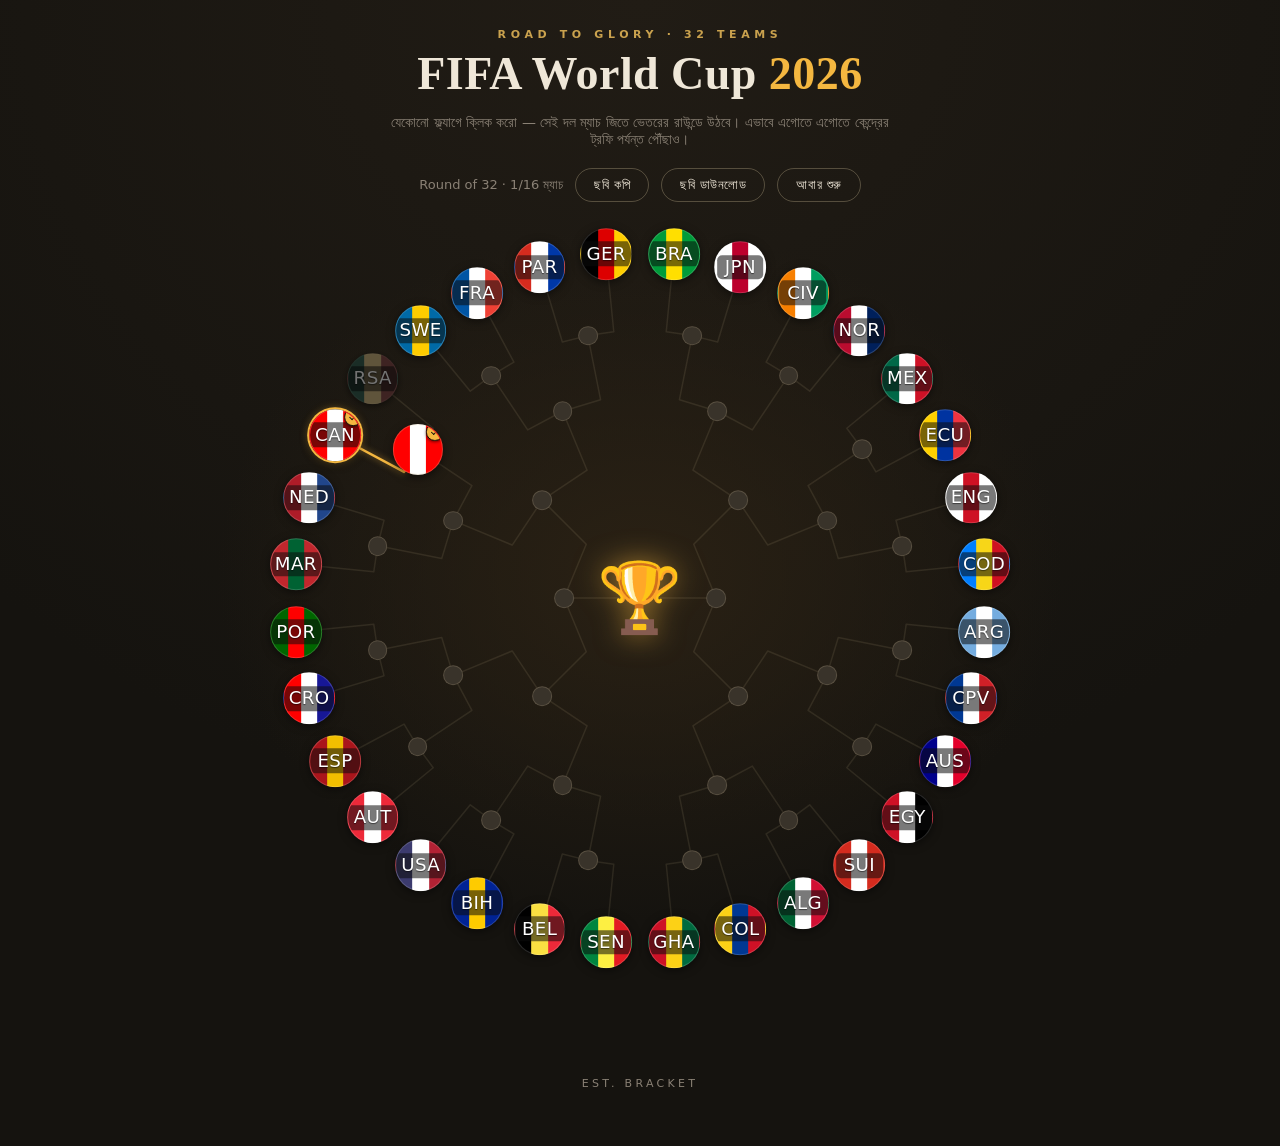
==== index.html @ 36d8ce3d "file rename as index.html" ====
<!doctype html>
<html lang="bn">
    <head>
        <meta charset="UTF-8" />
        <meta name="viewport" content="width=device-width, initial-scale=1.0" />
        <title>FIFA World Cup 2026</title>
        <style>
            :root {
                --bg: #15130f;
                --bg2: #1c1915;
                --ink: #efe7d8;
                --muted: #8a8175;
                --line: rgba(229, 210, 170, 0.1);
                --gold: #f4b740;
                --gold-soft: #caa24e;
                --ring: rgba(244, 183, 64, 0.55);
            }
            * {
                box-sizing: border-box;
                margin: 0;
                padding: 0;
            }
            body {
                background:
                    radial-gradient(
                        60% 55% at 50% 50%,
                        #2a2114 0%,
                        rgba(42, 33, 20, 0) 55%
                    ),
                    radial-gradient(
                        120% 120% at 50% 0%,
                        #211c15 0%,
                        var(--bg) 60%
                    );
                color: var(--ink);
                font-family:
                    'Segoe UI',
                    -apple-system,
                    system-ui,
                    sans-serif;
                min-height: 100vh;
                display: flex;
                flex-direction: column;
                align-items: center;
                padding: 28px 16px 56px;
            }

            header {
                text-align: center;
                margin-bottom: 6px;
            }
            .eyebrow {
                font-size: 11px;
                letter-spacing: 0.42em;
                text-transform: uppercase;
                color: var(--gold-soft);
                font-weight: 600;
                margin-bottom: 10px;
            }
            h1 {
                font-family: Georgia, 'Times New Roman', serif;
                font-weight: 600;
                font-size: clamp(28px, 6vw, 46px);
                letter-spacing: 0.01em;
                line-height: 1.02;
            }
            h1 .glow {
                color: var(--gold);
            }
            .sub {
                color: var(--muted);
                font-size: 14px;
                margin: 16px auto 0;
                max-width: 520px;
                text-align: center;
            }

            /* ---- the circular stage ---- */
            .stage {
                position: relative;
                width: min(92vw, 760px);
                aspect-ratio: 1/1;
                margin: 14px auto 0;
                container-type: size;
            }
            svg.lines {
                position: absolute;
                inset: 0;
                width: 100%;
                height: 100%;
                overflow: visible;
            }
            .edge {
                fill: none;
                stroke: var(--line);
                stroke-width: 2;
                stroke-linejoin: round;
                stroke-linecap: round;
                transition:
                    stroke 0.35s ease,
                    stroke-width 0.35s ease;
            }
            .edge.on {
                stroke: var(--gold);
                stroke-width: 3.2;
                filter: drop-shadow(0 0 4px rgba(244, 183, 64, 0.55));
            }

            .node {
                position: absolute;
                transform: translate(-50%, -50%);
                border-radius: 50%;
                cursor: default;
            }
            /* leaf = a competing team */
            .leaf {
                width: 6.8cqmin;
                height: 6.8cqmin;
                cursor: pointer;
                overflow: hidden;
                border: 1.6px solid rgba(255, 255, 255, 0.16);
                box-shadow: 0 2px 8px rgba(0, 0, 0, 0.5);
                transition:
                    transform 0.18s ease,
                    border-color 0.25s ease,
                    box-shadow 0.25s ease;
            }
            /* always-visible flag-colour base + code; real flag image sits on top if it loads */
            .flagimg {
                position: absolute;
                inset: 0;
                width: 100%;
                height: 100%;
                object-fit: cover;
                display: block;
                z-index: 2;
            }
            .code {
                position: absolute;
                inset: 0;
                display: flex;
                align-items: center;
                justify-content: center;
                z-index: 1;
            }
            .code i {
                font-style: normal;
                font-weight: 500;
                font-size: 2.4cqmin;
                letter-spacing: 0.02em;
                color: #fff;
                background: rgba(12, 12, 12, 0.55);
                padding: 0.18em 0.42em;
                border-radius: 5px;
                line-height: 1;
                text-shadow: 0 1px 1px rgba(0, 0, 0, 0.5);
            }
            .leaf:hover {
                transform: translate(-50%, -50%) scale(1.12);
                border-color: var(--ring);
                z-index: 6;
            }
            /* a team that lost its match -> dimmed, at any ring */
            .node.lost {
                filter: saturate(0.35) brightness(0.45);
                border-color: rgba(255, 255, 255, 0.07);
                box-shadow: 0 2px 6px rgba(0, 0, 0, 0.5);
                z-index: 1;
            }
            .node.lost:hover {
                transform: translate(-50%, -50%) scale(1) !important;
                border-color: rgba(255, 255, 255, 0.07);
            }
            /* a fixed / completed result */
            .node.fixed {
                box-shadow:
                    0 0 0 2px var(--gold),
                    0 0 10px rgba(244, 183, 64, 0.45),
                    0 3px 9px rgba(0, 0, 0, 0.5);
            }
            .lockmark {
                position: absolute;
                top: -4%;
                right: -4%;
                width: 36%;
                height: 36%;
                border-radius: 50%;
                background: var(--gold);
                border: 1.5px solid #16120b;
                z-index: 4;
                box-shadow: 0 1px 3px rgba(0, 0, 0, 0.55);
            }
            .lockmark::before {
                /* checkmark */
                content: '';
                position: absolute;
                left: 36%;
                top: 18%;
                width: 22%;
                height: 46%;
                border: solid #16120b;
                border-width: 0 1.6px 1.6px 0;
                transform: rotate(43deg);
            }

            /* inner junction nodes */
            .inner {
                width: 2.6cqmin;
                height: 2.6cqmin;
                background: #39332a;
                border: 1.5px solid rgba(229, 210, 170, 0.18);
                transition: all 0.3s ease;
            }
            .inner.filled {
                width: 6.6cqmin;
                height: 6.6cqmin;
                cursor: pointer;
                overflow: hidden;
                border: 1.6px solid var(--ring);
                box-shadow:
                    0 0 0 3px rgba(244, 183, 64, 0.1),
                    0 3px 9px rgba(0, 0, 0, 0.5);
            }
            .inner.filled:hover {
                transform: translate(-50%, -50%) scale(1.1);
                z-index: 6;
            }
            /* filled but the previous round isn't finished yet -> can't advance */
            .inner.filled.locked {
                cursor: not-allowed;
                border-color: rgba(229, 210, 170, 0.25);
                box-shadow: 0 3px 9px rgba(0, 0, 0, 0.5);
            }
            .inner.filled.locked:hover {
                transform: translate(-50%, -50%) scale(1);
            }
            .shake {
                animation: shake 0.42s ease;
            }
            @keyframes shake {
                0%,
                100% {
                    transform: translate(-50%, -50%);
                }
                20%,
                60% {
                    transform: translate(-50%, -50%) translateX(-4px);
                }
                40%,
                80% {
                    transform: translate(-50%, -50%) translateX(4px);
                }
            }
            .hint.warn {
                color: #f0a93a;
            }

            /* champion / trophy at center */
            .champ {
                width: 18cqmin;
                height: 18cqmin;
                display: flex;
                align-items: center;
                justify-content: center;
                cursor: default;
                z-index: 8;
            }
            .trophy {
                font-size: 9cqmin;
                line-height: 1;
                filter: drop-shadow(0 0 14px rgba(244, 183, 64, 0.55));
                transition: transform 0.4s ease;
            }
            .champ.crowned .trophy {
                transform: scale(1.18);
                filter: drop-shadow(0 0 26px rgba(244, 183, 64, 0.9));
            }
            .champ .flagchip {
                position: absolute;
                bottom: -2cqmin;
                left: 50%;
                transform: translateX(-50%);
                width: 6.4cqmin;
                height: 6.4cqmin;
                border-radius: 50%;
                overflow: hidden;
                border: 2px solid var(--gold);
                box-shadow: 0 0 14px rgba(244, 183, 64, 0.7);
                opacity: 0;
                transition: opacity 0.5s ease;
            }
            .champ.crowned .flagchip {
                opacity: 1;
            }

            /* champion banner */
            .banner {
                margin-top: 22px;
                min-height: 30px;
                text-align: center;
                opacity: 0;
                transform: translateY(6px);
                transition: 0.5s ease;
            }
            .banner.show {
                opacity: 1;
                transform: none;
            }
            .banner .label {
                font-size: 11px;
                letter-spacing: 0.4em;
                text-transform: uppercase;
                color: var(--gold-soft);
            }
            .banner .name {
                font-family: Georgia, serif;
                font-size: 26px;
                color: var(--gold);
                margin-top: 4px;
            }

            .toolbar {
                display: flex;
                gap: 12px;
                align-items: center;
                margin: 14px 0 2px;
                flex-wrap: wrap;
                justify-content: center;
            }
            .hint {
                color: var(--muted);
                font-size: 13px;
            }
            button {
                font: inherit;
                font-size: 13px;
                letter-spacing: 0.04em;
                color: var(--ink);
                background: transparent;
                border: 1px solid rgba(229, 210, 170, 0.28);
                padding: 8px 18px;
                border-radius: 999px;
                cursor: pointer;
                transition: 0.2s ease;
            }
            button:hover {
                border-color: var(--gold);
                color: var(--gold);
            }
            button:focus-visible {
                outline: 2px solid var(--gold);
                outline-offset: 2px;
            }
            button:disabled {
                opacity: 0.55;
                cursor: wait;
            }

            .toast {
                position: fixed;
                left: 50%;
                bottom: 26px;
                transform: translateX(-50%) translateY(14px);
                background: rgba(20, 18, 14, 0.95);
                border: 1px solid rgba(244, 183, 64, 0.4);
                color: var(--ink);
                padding: 11px 20px;
                border-radius: 999px;
                font-size: 13.5px;
                letter-spacing: 0.02em;
                box-shadow: 0 8px 26px rgba(0, 0, 0, 0.55);
                opacity: 0;
                pointer-events: none;
                transition:
                    opacity 0.3s ease,
                    transform 0.3s ease;
                z-index: 50;
            }
            .toast.show {
                opacity: 1;
                transform: translateX(-50%) translateY(0);
            }

            footer {
                margin-top: 30px;
                color: var(--muted);
                font-size: 11px;
                letter-spacing: 0.3em;
                text-transform: uppercase;
            }

            @media (prefers-reduced-motion: reduce) {
                * {
                    transition: none !important;
                }
            }
        </style>
    </head>
    <body>
        <header>
            <div class="eyebrow">Road to Glory · 32 Teams</div>
            <h1>
                FIFA World Cup
                <span class="glow">2026</span>
            </h1>
            <p class="sub">
                যেকোনো ফ্ল্যাগে ক্লিক করো — সেই দল ম্যাচ জিতে ভেতরের রাউন্ডে
                উঠবে। এভাবে এগোতে এগোতে কেন্দ্রের ট্রফি পর্যন্ত পৌঁছাও।
            </p>
        </header>

        <div class="toolbar">
            <span class="hint" id="hint">প্রতিটি ম্যাচে একটা দল বেছে নাও</span>
            <button id="copyBtn">ছবি কপি</button>
            <button id="dlBtn">ছবি ডাউনলোড</button>
            <button id="reset">আবার শুরু</button>
        </div>

        <div class="stage" id="stage">
            <svg
                class="lines"
                id="lines"
                viewBox="0 0 1000 1000"
                preserveAspectRatio="xMidYMid meet"
            ></svg>
        </div>

        <div class="banner" id="banner">
            <div class="label">Champion</div>
            <div class="name" id="champName">—</div>
        </div>

        <div class="toast" id="toast"></div>

        <footer>est. bracket</footer>

        <script>
            /* ---------------- data ---------------- */
            const TEAMS = [
                {
                    n: 'Brazil',
                    c: 'br',
                    k: 'BRA',
                    col: ['#009b3a', '#ffdf00', '#009b3a'],
                },
                {
                    n: 'Japan',
                    c: 'jp',
                    k: 'JPN',
                    col: ['#ffffff', '#bc002d', '#ffffff'],
                },
                {
                    n: 'Côte d’Ivoire',
                    c: 'ci',
                    k: 'CIV',
                    col: ['#f77f00', '#ffffff', '#009e60'],
                },
                {
                    n: 'Norway',
                    c: 'no',
                    k: 'NOR',
                    col: ['#ba0c2f', '#ffffff', '#00205b'],
                },
                {
                    n: 'Mexico',
                    c: 'mx',
                    k: 'MEX',
                    col: ['#006847', '#ffffff', '#ce1126'],
                },
                {
                    n: 'Ecuador',
                    c: 'ec',
                    k: 'ECU',
                    col: ['#ffd100', '#0033a0', '#ef3340'],
                },
                {
                    n: 'England',
                    c: 'gb-eng',
                    k: 'ENG',
                    col: ['#ffffff', '#ce1124', '#ffffff'],
                },
                {
                    n: 'DR Congo',
                    c: 'cd',
                    k: 'COD',
                    col: ['#007fff', '#f7d618', '#ce1021'],
                },
                {
                    n: 'Argentina',
                    c: 'ar',
                    k: 'ARG',
                    col: ['#74acdf', '#ffffff', '#74acdf'],
                },
                {
                    n: 'Cape Verde',
                    c: 'cv',
                    k: 'CPV',
                    col: ['#003893', '#ffffff', '#cf2027'],
                },
                {
                    n: 'Australia',
                    c: 'au',
                    k: 'AUS',
                    col: ['#00008b', '#ffffff', '#e4002b'],
                },
                {
                    n: 'Egypt',
                    c: 'eg',
                    k: 'EGY',
                    col: ['#ce1126', '#ffffff', '#000000'],
                },
                {
                    n: 'Switzerland',
                    c: 'ch',
                    k: 'SUI',
                    col: ['#d52b1e', '#ffffff', '#d52b1e'],
                },
                {
                    n: 'Algeria',
                    c: 'dz',
                    k: 'ALG',
                    col: ['#006233', '#ffffff', '#d21034'],
                },
                {
                    n: 'Colombia',
                    c: 'co',
                    k: 'COL',
                    col: ['#fcd116', '#003893', '#ce1126'],
                },
                {
                    n: 'Ghana',
                    c: 'gh',
                    k: 'GHA',
                    col: ['#ce1126', '#fcd116', '#006b3f'],
                },
                {
                    n: 'Senegal',
                    c: 'sn',
                    k: 'SEN',
                    col: ['#00853f', '#fdef42', '#e31b23'],
                },
                {
                    n: 'Belgium',
                    c: 'be',
                    k: 'BEL',
                    col: ['#000000', '#fae042', '#ed2939'],
                },
                {
                    n: 'Bosnia',
                    c: 'ba',
                    k: 'BIH',
                    col: ['#002395', '#fecb00', '#002395'],
                },
                {
                    n: 'USA',
                    c: 'us',
                    k: 'USA',
                    col: ['#3c3b6e', '#ffffff', '#b22234'],
                },
                {
                    n: 'Austria',
                    c: 'at',
                    k: 'AUT',
                    col: ['#ed2939', '#ffffff', '#ed2939'],
                },
                {
                    n: 'Spain',
                    c: 'es',
                    k: 'ESP',
                    col: ['#aa151b', '#f1bf00', '#aa151b'],
                },
                {
                    n: 'Croatia',
                    c: 'hr',
                    k: 'CRO',
                    col: ['#ff0000', '#ffffff', '#171796'],
                },
                {
                    n: 'Portugal',
                    c: 'pt',
                    k: 'POR',
                    col: ['#006600', '#ff0000', '#006600'],
                },
                {
                    n: 'Morocco',
                    c: 'ma',
                    k: 'MAR',
                    col: ['#c1272d', '#006233', '#c1272d'],
                },
                {
                    n: 'Netherlands',
                    c: 'nl',
                    k: 'NED',
                    col: ['#ae1c28', '#ffffff', '#21468b'],
                },
                {
                    n: 'Canada',
                    c: 'ca',
                    k: 'CAN',
                    col: ['#ff0000', '#ffffff', '#ff0000'],
                },
                {
                    n: 'South Africa',
                    c: 'za',
                    k: 'RSA',
                    col: ['#007749', '#ffb81c', '#de3831'],
                },
                {
                    n: 'Sweden',
                    c: 'se',
                    k: 'SWE',
                    col: ['#006aa7', '#fecc00', '#006aa7'],
                },
                {
                    n: 'France',
                    c: 'fr',
                    k: 'FRA',
                    col: ['#0055a4', '#ffffff', '#ef4135'],
                },
                {
                    n: 'Paraguay',
                    c: 'py',
                    k: 'PAR',
                    col: ['#d52b1e', '#ffffff', '#0038a8'],
                },
                {
                    n: 'Germany',
                    c: 'de',
                    k: 'GER',
                    col: ['#000000', '#dd0000', '#ffce00'],
                },
            ];
            const flag = (c) => `https://flagcdn.com/w80/${c}.png`;

            // flag-coloured gradient used as the always-visible base (works offline)
            function grad(t) {
                const [a, b, c] = t.col;
                return `linear-gradient(90deg, ${a} 0 33.3%, ${b} 33.3% 66.6%, ${c} 66.6% 100%)`;
            }
            // badge = colour base + code label, with the real flag layered on top if it loads
            function badge(t, showCode) {
                const code = showCode
                    ? `<span class="code"><i>${t.k}</i></span>`
                    : '';
                return `${code}<img class="flagimg" src="${flag(t.c)}" alt="" loading="lazy" onerror="this.remove()">`;
            }
            function paint(el, t, showCode) {
                el.style.background = grad(t);
                el.innerHTML = badge(t, showCode);
                el.title = t.n;
            }

            /* ---------------- geometry ---------------- */
            const RINGS = [32, 16, 8, 4, 2, 1]; // teams -> ... -> champion
            const RADII = [455, 352, 266, 182, 100, 0]; // distance from centre (in 0..1000 space)
            const C = 500;

            const rad = (d) => (d * Math.PI) / 180;
            const angleOf = (r, i) => ((i + 0.5) * 360) / RINGS[r] - 90;
            function posOf(r, i) {
                const a = rad(angleOf(r, i)),
                    R = RADII[r];
                return { x: C + R * Math.cos(a), y: C + R * Math.sin(a) };
            }
            function midPoint(r, i) {
                // point at parent radius, on child's angle (the elbow)
                const a = rad(angleOf(r, i)),
                    R = RADII[r + 1];
                return { x: C + R * Math.cos(a), y: C + R * Math.sin(a) };
            }

            /* ---------------- state ---------------- */
            const winners = {}; // "r-i" (internal) -> team index
            const winnerChild = {}; // "r-i" (internal) -> child id that won it
            const locked = new Set(); // ids of nodes whose result is fixed (cannot change)

            /* ================= FIXED RESULTS =================
   Hard-code real results here. Put a team's 3-letter CODE under the
   round it has WON. That match becomes locked — clicking can't change it,
   and "আবার শুরু" keeps it. A later-round win automatically locks the
   team's earlier-round wins too.

   Valid codes:
   BRA JPN CIV NOR MEX ECU ENG COD ARG CPV AUS EGY SUI ALG COL GHA
   SEN BEL BIH USA AUT ESP CRO POR MAR NED CAN RSA SWE FRA PAR GER

   Example:
     r32:  ['BRA','ARG','GER'],   // these 3 won their Round-of-32 match
     r16:  ['BRA','ARG'],         // BRA & ARG also won Round-of-16
     qf:   ['BRA'],
     final:'BRA'                  // BRA is the locked champion
================================================== */
            const FIXED = {
                r32: [
                    'CAN', // CAN 1 - 0 RSA
                ], // Round of 32 winners (locked)
                r16: [], // Round of 16 winners (locked)
                qf: [], // Quarter-final winners (locked)
                sf: [], // Semi-final winners (locked)
                final: null, // champion, e.g. 'ARG'
            };

            const codeIndex = (code) => TEAMS.findIndex((t) => t.k === code);

            // team `ti` wins every round from 1..R; lock those nodes to that result
            function lockPath(ti, R) {
                for (let r = 1; r <= R; r++) {
                    const parent = Math.floor(ti / 2 ** r); // node index at ring r
                    const child = Math.floor(ti / 2 ** (r - 1)); // node index at ring r-1
                    const pid = `${r}-${parent}`;
                    if (winners[pid] !== undefined && winners[pid] !== ti)
                        console.warn(
                            'FIXED conflict at',
                            pid,
                            '—',
                            TEAMS[winners[pid]].k,
                            'vs',
                            TEAMS[ti].k
                        );
                    winners[pid] = ti;
                    winnerChild[pid] = `${r - 1}-${child}`;
                    locked.add(pid);
                }
            }

            function applyLocks() {
                locked.clear();
                const rounds = [
                    ['r32', 1],
                    ['r16', 2],
                    ['qf', 3],
                    ['sf', 4],
                ];
                for (const [key, R] of rounds) {
                    (FIXED[key] || []).forEach((code) => {
                        const ti = codeIndex(code);
                        if (ti < 0)
                            return console.warn('FIXED: unknown code', code);
                        lockPath(ti, R);
                    });
                }
                if (FIXED.final) {
                    const ti = codeIndex(FIXED.final);
                    if (ti < 0)
                        console.warn('FIXED: unknown final code', FIXED.final);
                    else lockPath(ti, 5);
                }
            }

            const stage = document.getElementById('stage');
            const svg = document.getElementById('lines');
            const SVGNS = 'http://www.w3.org/2000/svg';

            const edgeEls = {}; // childId -> polyline
            const nodeEls = {}; // "r-i" -> div

            /* ---------------- build edges ---------------- */
            for (let r = 0; r < 5; r++) {
                for (let i = 0; i < RINGS[r]; i++) {
                    const child = posOf(r, i);
                    const parent = posOf(r + 1, Math.floor(i / 2));
                    const mid = midPoint(r, i);
                    const pts = `${child.x},${child.y} ${mid.x},${mid.y} ${parent.x},${parent.y}`;
                    const line = document.createElementNS(SVGNS, 'polyline');
                    line.setAttribute('points', pts);
                    line.setAttribute('class', 'edge');
                    svg.appendChild(line);
                    edgeEls[`${r}-${i}`] = line;
                }
            }

            /* ---------------- build nodes ---------------- */
            function place(el, p) {
                el.style.left = p.x / 10 + '%';
                el.style.top = p.y / 10 + '%';
            }

            // leaves (teams)
            for (let i = 0; i < 32; i++) {
                const p = posOf(0, i),
                    t = TEAMS[i];
                const el = document.createElement('div');
                el.className = 'node leaf';
                paint(el, t, true);
                place(el, p);
                el.addEventListener('click', () => advance(0, i));
                stage.appendChild(el);
                nodeEls[`0-${i}`] = el;
            }

            // inner nodes
            for (let r = 1; r < 5; r++) {
                for (let i = 0; i < RINGS[r]; i++) {
                    const el = document.createElement('div');
                    el.className = 'node inner';
                    place(el, posOf(r, i));
                    el.addEventListener('click', () => advance(r, i));
                    stage.appendChild(el);
                    nodeEls[`${r}-${i}`] = el;
                }
            }

            // champion / trophy
            const champ = document.createElement('div');
            champ.className = 'node champ';
            champ.innerHTML = `<div class="trophy">🏆</div><div class="flagchip" id="champFlag"></div>`;
            const champFlagEl = () => document.getElementById('champFlag');
            place(champ, { x: C, y: C });
            stage.appendChild(champ);
            nodeEls['5-0'] = champ;

            /* ---------------- logic ---------------- */
            function teamIndexAt(r, i) {
                if (r === 0) return i;
                const v = winners[`${r}-${i}`];
                return v === undefined ? null : v;
            }

            // clear a node's winner and everything inward of it (but never a locked/fixed result)
            function clearFrom(r, i) {
                let cr = r,
                    ci = i;
                while (cr <= 5) {
                    const id = `${cr}-${ci}`;
                    if (cr > 0 && !locked.has(id)) {
                        delete winners[id];
                        delete winnerChild[id];
                    }
                    ci = Math.floor(ci / 2);
                    cr++;
                }
            }

            // a round is "complete" when every slot in that ring is filled
            function roundComplete(r) {
                if (r === 0) return true; // teams always exist
                for (let i = 0; i < RINGS[r]; i++)
                    if (winners[`${r}-${i}`] === undefined) return false;
                return true;
            }

            // a node lost if its parent match is decided and this node isn't the winner
            function isLoser(r, i) {
                if (r >= 5) return false;
                const pid = `${r + 1}-${Math.floor(i / 2)}`;
                return (
                    winnerChild[pid] !== undefined &&
                    winnerChild[pid] !== `${r}-${i}`
                );
            }

            // show / hide the little lock badge on a node element
            function setLockMark(el, on) {
                const m = el.querySelector('.lockmark');
                if (on && !m) {
                    const s = document.createElement('span');
                    s.className = 'lockmark';
                    s.title = 'ফল নিশ্চিত (সম্পন্ন)';
                    el.appendChild(s);
                } else if (!on && m) {
                    m.remove();
                }
            }

            let warnTimer = null;
            function feedback(r, i, msg) {
                const el = nodeEls[`${r}-${i}`];
                el.classList.remove('shake');
                void el.offsetWidth;
                el.classList.add('shake');
                const hint = document.getElementById('hint');
                hint.textContent = msg;
                hint.classList.add('warn');
                clearTimeout(warnTimer);
                warnTimer = setTimeout(() => {
                    hint.classList.remove('warn');
                    updateStatus();
                }, 1500);
            }

            function advance(r, i) {
                const ti = teamIndexAt(r, i);
                if (ti === null) return; // empty junction, nothing to advance
                if (r === 5) return; // already champion

                const pr = r + 1,
                    pi = Math.floor(i / 2),
                    pid = `${pr}-${pi}`;
                if (locked.has(pid)) {
                    feedback(r, i, '🔒 এই ফল লক করা আছে');
                    return;
                } // fixed result
                if (r >= 1 && !roundComplete(r)) {
                    feedback(r, i, '⚠ আগে এই রাউন্ডের সব ম্যাচ শেষ করো');
                    return;
                }

                clearFrom(pr, pi); // reset this match + inward path
                winners[pid] = ti;
                winnerChild[pid] = `${r}-${i}`;
                render();
            }

            function render() {
                // edges
                for (const childId in edgeEls) {
                    const pr = +childId.split('-')[0] + 1;
                    const pi = Math.floor(+childId.split('-')[1] / 2);
                    const pid = `${pr}-${pi}`;
                    edgeEls[childId].classList.toggle(
                        'on',
                        winnerChild[pid] === childId
                    );
                }

                // inner nodes
                for (let r = 1; r < 5; r++) {
                    for (let i = 0; i < RINGS[r]; i++) {
                        const el = nodeEls[`${r}-${i}`];
                        const ti = winners[`${r}-${i}`];
                        if (ti === undefined) {
                            el.className = 'node inner';
                            el.style.background = '';
                            el.innerHTML = '';
                            el.title = '';
                        } else {
                            const lock = roundComplete(r) ? '' : ' locked';
                            const lost = isLoser(r, i) ? ' lost' : '';
                            const fix = locked.has(`${r}-${i}`) ? ' fixed' : '';
                            el.className =
                                'node inner filled' + lock + lost + fix;
                            paint(el, TEAMS[ti], false);
                            setLockMark(el, !!fix);
                        }
                    }
                }

                // dim leaves that lost their match; mark fixed (locked round-1) winners
                for (let i = 0; i < 32; i++) {
                    const el = nodeEls[`0-${i}`];
                    el.classList.toggle('lost', isLoser(0, i));
                    const pid = `1-${Math.floor(i / 2)}`;
                    const wonLocked =
                        locked.has(pid) && winnerChild[pid] === `0-${i}`;
                    el.classList.toggle('fixed', wonLocked);
                    setLockMark(el, wonLocked);
                }

                // champion
                const ci = winners['5-0'];
                const banner = document.getElementById('banner');
                const champFlag = champFlagEl();
                if (ci === undefined) {
                    champ.classList.remove('crowned');
                    champFlag.style.background = '';
                    champFlag.innerHTML = '';
                    banner.classList.remove('show');
                } else {
                    champ.classList.add('crowned');
                    paint(champFlag, TEAMS[ci], false);
                    document.getElementById('champName').textContent =
                        TEAMS[ci].n;
                    banner.classList.add('show');
                }

                updateStatus();
            }

            // shows which round is being played and how many matches are done
            function updateStatus() {
                const hint = document.getElementById('hint');
                hint.classList.remove('warn');
                if (winners['5-0'] !== undefined) {
                    hint.textContent = '🏆 চ্যাম্পিয়ন নির্ধারিত!';
                    return;
                }
                const names = [
                    'Round of 32',
                    'Round of 16',
                    'Quarter-finals',
                    'Semi-finals',
                    'Final',
                ];
                for (let k = 1; k <= 5; k++) {
                    if (!roundComplete(k)) {
                        let done = 0;
                        for (let i = 0; i < RINGS[k]; i++)
                            if (winners[`${k}-${i}`] !== undefined) done++;
                        hint.textContent = `${names[k - 1]} · ${done}/${RINGS[k]} ম্যাচ`;
                        return;
                    }
                }
            }

            document.getElementById('reset').addEventListener('click', () => {
                for (const k in winners) delete winners[k];
                for (const k in winnerChild) delete winnerChild[k];
                applyLocks(); // keep the hard-coded fixed results
                render();
            });

            /* ---------------- snapshot: copy / download as image ---------------- */
            const EXPORT = 1000,
                EX_H = 1080,
                SCALE = 2;

            function toast(msg) {
                const t = document.getElementById('toast');
                t.textContent = msg;
                t.classList.add('show');
                clearTimeout(toast._t);
                toast._t = setTimeout(() => t.classList.remove('show'), 2200);
            }

            function roundRect(ctx, x, y, w, h, r) {
                ctx.beginPath();
                ctx.moveTo(x + r, y);
                ctx.arcTo(x + w, y, x + w, y + h, r);
                ctx.arcTo(x + w, y + h, x, y + h, r);
                ctx.arcTo(x, y + h, x, y, r);
                ctx.arcTo(x, y, x + w, y, r);
                ctx.closePath();
            }

            // load real flags with CORS so the canvas stays exportable; rejects if blocked
            function preloadFlags() {
                return new Promise((resolve, reject) => {
                    const map = {};
                    let pending = TEAMS.length,
                        failed = false;
                    const done = () => {
                        if (--pending === 0) failed ? reject() : resolve(map);
                    };
                    const t0 = setTimeout(() => {
                        failed = true;
                        reject();
                    }, 6000);
                    TEAMS.forEach((t) => {
                        const im = new Image();
                        im.crossOrigin = 'anonymous';
                        im.onload = () => {
                            map[t.k] = im;
                            done();
                        };
                        im.onerror = () => {
                            failed = true;
                            done();
                        };
                        im.src = flag(t.c);
                    });
                    Promise.resolve().then(() => {
                        if (pending === 0) clearTimeout(t0);
                    });
                });
            }

            function drawBadge(ctx, cx, cy, r, t, dim, imgs, forceStroke) {
                ctx.save();
                if (dim) ctx.globalAlpha = 0.42;
                ctx.save();
                ctx.beginPath();
                ctx.arc(cx, cy, r, 0, Math.PI * 2);
                ctx.clip();
                const img = imgs && imgs[t.k];
                if (img && img.naturalWidth) {
                    const s = Math.max(
                        (2 * r) / img.naturalWidth,
                        (2 * r) / img.naturalHeight
                    );
                    const dw = img.naturalWidth * s,
                        dh = img.naturalHeight * s;
                    ctx.drawImage(img, cx - dw / 2, cy - dh / 2, dw, dh);
                } else {
                    const [a, b, c] = t.col,
                        x = cx - r,
                        y = cy - r,
                        w = 2 * r;
                    ctx.fillStyle = a;
                    ctx.fillRect(x, y, w / 3 + 0.5, w);
                    ctx.fillStyle = b;
                    ctx.fillRect(x + w / 3, y, w / 3 + 0.5, w);
                    ctx.fillStyle = c;
                    ctx.fillRect(x + (2 * w) / 3, y, w / 3, w);
                    const fs = Math.max(9, r * 0.58);
                    ctx.font = `500 ${fs}px "Segoe UI",Arial,sans-serif`;
                    ctx.textAlign = 'center';
                    ctx.textBaseline = 'middle';
                    const tw = ctx.measureText(t.k).width + fs * 0.6;
                    ctx.fillStyle = 'rgba(12,12,12,0.6)';
                    roundRect(
                        ctx,
                        cx - tw / 2,
                        cy - fs * 0.74,
                        tw,
                        fs * 1.48,
                        fs * 0.3
                    );
                    ctx.fill();
                    ctx.fillStyle = '#fff';
                    ctx.fillText(t.k, cx, cy + 0.5);
                }
                ctx.restore();
                ctx.beginPath();
                ctx.arc(cx, cy, r, 0, Math.PI * 2);
                ctx.lineWidth = 2;
                ctx.strokeStyle =
                    forceStroke ||
                    (dim ? 'rgba(255,255,255,0.12)' : 'rgba(244,183,64,0.55)');
                ctx.stroke();
                ctx.restore();
            }

            function drawTrophy(ctx, cx, cy, crowned) {
                ctx.save();
                const R = crowned ? 72 : 48;
                const g = ctx.createRadialGradient(cx, cy, 0, cx, cy, R);
                g.addColorStop(
                    0,
                    crowned ? 'rgba(244,183,64,0.5)' : 'rgba(244,183,64,0.26)'
                );
                g.addColorStop(1, 'rgba(244,183,64,0)');
                ctx.fillStyle = g;
                ctx.beginPath();
                ctx.arc(cx, cy, R, 0, Math.PI * 2);
                ctx.fill();
                ctx.translate(cx, cy);
                const sc = crowned ? 1.05 : 0.95;
                ctx.scale(sc, sc);
                ctx.fillStyle = '#f4b740';
                ctx.beginPath();
                ctx.moveTo(-20, -30);
                ctx.lineTo(20, -30);
                ctx.lineTo(20, -18);
                ctx.quadraticCurveTo(20, 3, 0, 9);
                ctx.quadraticCurveTo(-20, 3, -20, -18);
                ctx.closePath();
                ctx.fill();
                ctx.lineWidth = 4;
                ctx.strokeStyle = '#f4b740';
                ctx.lineCap = 'round';
                ctx.beginPath();
                ctx.moveTo(-20, -26);
                ctx.bezierCurveTo(-37, -26, -37, -5, -20, -10);
                ctx.stroke();
                ctx.beginPath();
                ctx.moveTo(20, -26);
                ctx.bezierCurveTo(37, -26, 37, -5, 20, -10);
                ctx.stroke();
                ctx.fillStyle = '#f4b740';
                ctx.fillRect(-3, 9, 6, 11);
                ctx.fillRect(-13, 20, 26, 6);
                ctx.fillStyle = '#7a5fae';
                ctx.fillRect(-17, 26, 34, 6);
                ctx.restore();
            }

            function canvasRender(imgs) {
                const cv = document.createElement('canvas');
                cv.width = EXPORT * SCALE;
                cv.height = EX_H * SCALE;
                const ctx = cv.getContext('2d');
                ctx.scale(SCALE, SCALE);

                ctx.fillStyle = '#15130f';
                ctx.fillRect(0, 0, EXPORT, EX_H);
                const bg = ctx.createRadialGradient(500, 492, 0, 500, 492, 540);
                bg.addColorStop(0, '#2c2316');
                bg.addColorStop(0.55, 'rgba(28,23,15,0)');
                ctx.fillStyle = bg;
                ctx.fillRect(0, 0, EXPORT, EX_H);

                // edges
                ctx.lineJoin = 'round';
                ctx.lineCap = 'round';
                for (const childId in edgeEls) {
                    const parts = childId.split('-'),
                        r = +parts[0],
                        i = +parts[1];
                    const pid = `${r + 1}-${Math.floor(i / 2)}`;
                    const on = winnerChild[pid] === childId;
                    const ch = posOf(r, i),
                        pa = posOf(r + 1, Math.floor(i / 2)),
                        mid = midPoint(r, i);
                    ctx.beginPath();
                    ctx.moveTo(ch.x, ch.y);
                    ctx.lineTo(mid.x, mid.y);
                    ctx.lineTo(pa.x, pa.y);
                    ctx.strokeStyle = on ? '#f4b740' : 'rgba(229,210,170,0.10)';
                    ctx.lineWidth = on ? 3.2 : 2;
                    ctx.shadowBlur = on ? 5 : 0;
                    ctx.shadowColor = 'rgba(244,183,64,0.6)';
                    ctx.stroke();
                }
                ctx.shadowBlur = 0;

                // leaves
                for (let i = 0; i < 32; i++) {
                    const p = posOf(0, i);
                    drawBadge(ctx, p.x, p.y, 34, TEAMS[i], isLoser(0, i), imgs);
                }
                // inner nodes
                for (let r = 1; r < 5; r++)
                    for (let i = 0; i < RINGS[r]; i++) {
                        const p = posOf(r, i),
                            ti = winners[`${r}-${i}`];
                        if (ti === undefined) {
                            ctx.beginPath();
                            ctx.arc(p.x, p.y, 13, 0, Math.PI * 2);
                            ctx.fillStyle = '#39332a';
                            ctx.fill();
                            ctx.lineWidth = 1.5;
                            ctx.strokeStyle = 'rgba(229,210,170,0.18)';
                            ctx.stroke();
                        } else {
                            drawBadge(
                                ctx,
                                p.x,
                                p.y,
                                33,
                                TEAMS[ti],
                                isLoser(r, i),
                                imgs
                            );
                        }
                    }

                // trophy + champion
                const ci = winners['5-0'];
                drawTrophy(ctx, 500, 500, ci !== undefined);
                if (ci !== undefined) {
                    drawBadge(
                        ctx,
                        500,
                        562,
                        27,
                        TEAMS[ci],
                        false,
                        imgs,
                        '#f4b740'
                    );
                    ctx.textAlign = 'center';
                    ctx.fillStyle = '#caa24e';
                    ctx.font = '600 15px "Segoe UI",Arial,sans-serif';
                    ctx.fillText('C H A M P I O N', 500, 1034);
                    ctx.fillStyle = '#f4b740';
                    ctx.font = '34px Georgia,"Times New Roman",serif';
                    ctx.fillText(TEAMS[ci].n, 500, 1068);
                }

                return new Promise((res, rej) =>
                    cv.toBlob(
                        (b) => (b ? res(b) : rej(new Error('blob'))),
                        'image/png'
                    )
                );
            }

            async function exportBlob() {
                let imgs = null;
                try {
                    imgs = await preloadFlags();
                } catch (_) {
                    imgs = null;
                } // real flags if CORS allows
                try {
                    return await canvasRender(imgs);
                } catch (_) {
                    return await canvasRender(null);
                } // taint -> badge fallback
            }

            const copyBtn = document.getElementById('copyBtn');
            const dlBtn = document.getElementById('dlBtn');

            copyBtn.addEventListener('click', async () => {
                copyBtn.disabled = true;
                try {
                    const blob = await exportBlob();
                    if (!navigator.clipboard || !window.ClipboardItem)
                        throw new Error('no clipboard');
                    await navigator.clipboard.write([
                        new ClipboardItem({ 'image/png': blob }),
                    ]);
                    toast('✓ ছবি ক্লিপবোর্ডে কপি হয়েছে');
                } catch (_) {
                    toast('কপি করা গেল না — ডাউনলোড করে দেখো');
                }
                copyBtn.disabled = false;
            });

            dlBtn.addEventListener('click', async () => {
                dlBtn.disabled = true;
                try {
                    const blob = await exportBlob();
                    const a = document.createElement('a');
                    a.href = URL.createObjectURL(blob);
                    a.download = 'worldcup-bracket.png';
                    document.body.appendChild(a);
                    a.click();
                    a.remove();
                    setTimeout(() => URL.revokeObjectURL(a.href), 1500);
                    toast('✓ ছবি ডাউনলোড হয়েছে');
                } catch (_) {
                    toast('ডাউনলোড ব্যর্থ হয়েছে');
                }
                dlBtn.disabled = false;
            });

            applyLocks(); // load any hard-coded fixed results
            render();
        </script>
    </body>
</html>
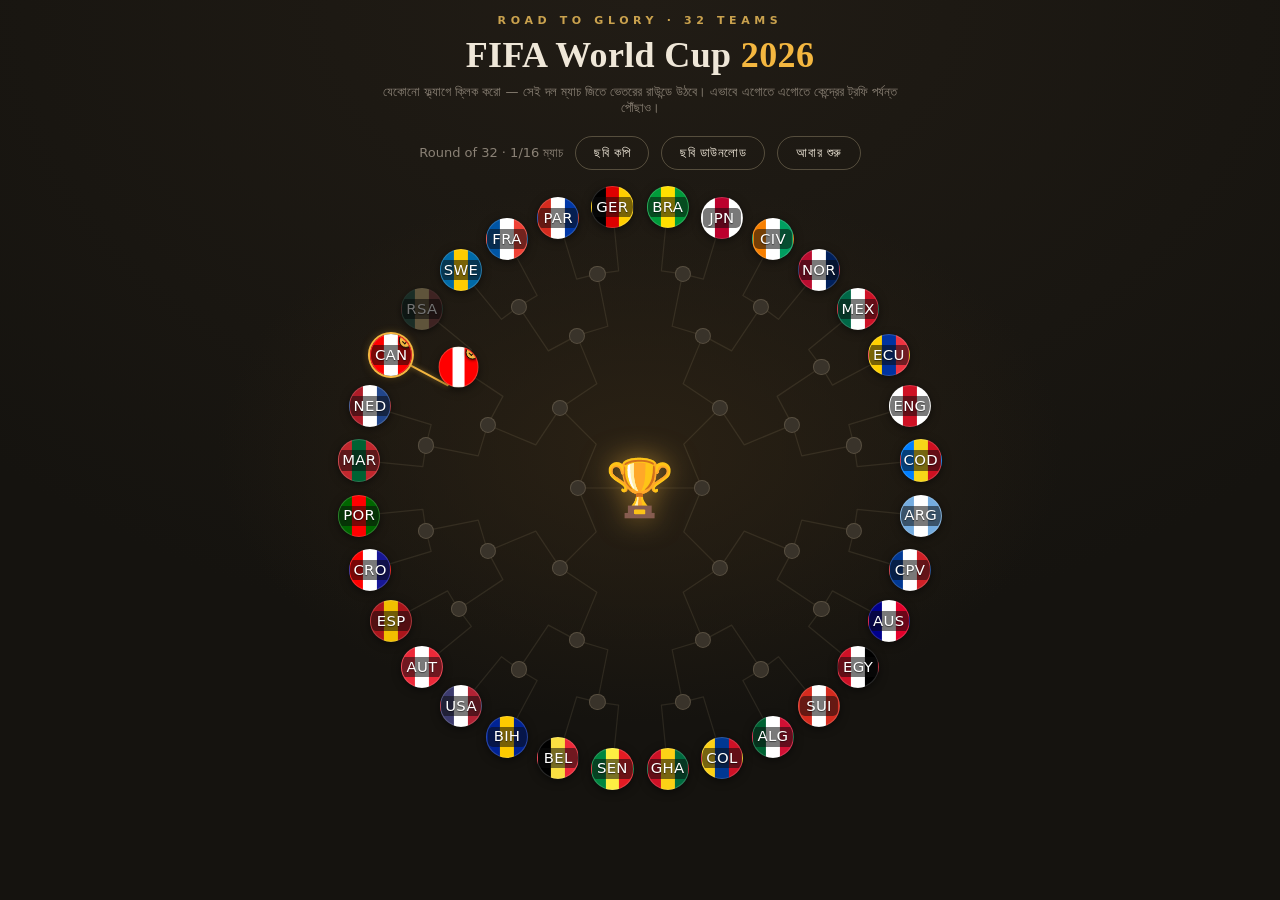
==== commit ffc01c04: "Add files: .gitignore, script.js, and style.css" ====
--- a/index.html
+++ b/index.html
@@ -4,397 +4,7 @@
         <meta charset="UTF-8" />
         <meta name="viewport" content="width=device-width, initial-scale=1.0" />
         <title>FIFA World Cup 2026</title>
-        <style>
-            :root {
-                --bg: #15130f;
-                --bg2: #1c1915;
-                --ink: #efe7d8;
-                --muted: #8a8175;
-                --line: rgba(229, 210, 170, 0.1);
-                --gold: #f4b740;
-                --gold-soft: #caa24e;
-                --ring: rgba(244, 183, 64, 0.55);
-            }
-            * {
-                box-sizing: border-box;
-                margin: 0;
-                padding: 0;
-            }
-            body {
-                background:
-                    radial-gradient(
-                        60% 55% at 50% 50%,
-                        #2a2114 0%,
-                        rgba(42, 33, 20, 0) 55%
-                    ),
-                    radial-gradient(
-                        120% 120% at 50% 0%,
-                        #211c15 0%,
-                        var(--bg) 60%
-                    );
-                color: var(--ink);
-                font-family:
-                    'Segoe UI',
-                    -apple-system,
-                    system-ui,
-                    sans-serif;
-                min-height: 100vh;
-                display: flex;
-                flex-direction: column;
-                align-items: center;
-                padding: 28px 16px 56px;
-            }
-
-            header {
-                text-align: center;
-                margin-bottom: 6px;
-            }
-            .eyebrow {
-                font-size: 11px;
-                letter-spacing: 0.42em;
-                text-transform: uppercase;
-                color: var(--gold-soft);
-                font-weight: 600;
-                margin-bottom: 10px;
-            }
-            h1 {
-                font-family: Georgia, 'Times New Roman', serif;
-                font-weight: 600;
-                font-size: clamp(28px, 6vw, 46px);
-                letter-spacing: 0.01em;
-                line-height: 1.02;
-            }
-            h1 .glow {
-                color: var(--gold);
-            }
-            .sub {
-                color: var(--muted);
-                font-size: 14px;
-                margin: 16px auto 0;
-                max-width: 520px;
-                text-align: center;
-            }
-
-            /* ---- the circular stage ---- */
-            .stage {
-                position: relative;
-                width: min(92vw, 760px);
-                aspect-ratio: 1/1;
-                margin: 14px auto 0;
-                container-type: size;
-            }
-            svg.lines {
-                position: absolute;
-                inset: 0;
-                width: 100%;
-                height: 100%;
-                overflow: visible;
-            }
-            .edge {
-                fill: none;
-                stroke: var(--line);
-                stroke-width: 2;
-                stroke-linejoin: round;
-                stroke-linecap: round;
-                transition:
-                    stroke 0.35s ease,
-                    stroke-width 0.35s ease;
-            }
-            .edge.on {
-                stroke: var(--gold);
-                stroke-width: 3.2;
-                filter: drop-shadow(0 0 4px rgba(244, 183, 64, 0.55));
-            }
-
-            .node {
-                position: absolute;
-                transform: translate(-50%, -50%);
-                border-radius: 50%;
-                cursor: default;
-            }
-            /* leaf = a competing team */
-            .leaf {
-                width: 6.8cqmin;
-                height: 6.8cqmin;
-                cursor: pointer;
-                overflow: hidden;
-                border: 1.6px solid rgba(255, 255, 255, 0.16);
-                box-shadow: 0 2px 8px rgba(0, 0, 0, 0.5);
-                transition:
-                    transform 0.18s ease,
-                    border-color 0.25s ease,
-                    box-shadow 0.25s ease;
-            }
-            /* always-visible flag-colour base + code; real flag image sits on top if it loads */
-            .flagimg {
-                position: absolute;
-                inset: 0;
-                width: 100%;
-                height: 100%;
-                object-fit: cover;
-                display: block;
-                z-index: 2;
-            }
-            .code {
-                position: absolute;
-                inset: 0;
-                display: flex;
-                align-items: center;
-                justify-content: center;
-                z-index: 1;
-            }
-            .code i {
-                font-style: normal;
-                font-weight: 500;
-                font-size: 2.4cqmin;
-                letter-spacing: 0.02em;
-                color: #fff;
-                background: rgba(12, 12, 12, 0.55);
-                padding: 0.18em 0.42em;
-                border-radius: 5px;
-                line-height: 1;
-                text-shadow: 0 1px 1px rgba(0, 0, 0, 0.5);
-            }
-            .leaf:hover {
-                transform: translate(-50%, -50%) scale(1.12);
-                border-color: var(--ring);
-                z-index: 6;
-            }
-            /* a team that lost its match -> dimmed, at any ring */
-            .node.lost {
-                filter: saturate(0.35) brightness(0.45);
-                border-color: rgba(255, 255, 255, 0.07);
-                box-shadow: 0 2px 6px rgba(0, 0, 0, 0.5);
-                z-index: 1;
-            }
-            .node.lost:hover {
-                transform: translate(-50%, -50%) scale(1) !important;
-                border-color: rgba(255, 255, 255, 0.07);
-            }
-            /* a fixed / completed result */
-            .node.fixed {
-                box-shadow:
-                    0 0 0 2px var(--gold),
-                    0 0 10px rgba(244, 183, 64, 0.45),
-                    0 3px 9px rgba(0, 0, 0, 0.5);
-            }
-            .lockmark {
-                position: absolute;
-                top: -4%;
-                right: -4%;
-                width: 36%;
-                height: 36%;
-                border-radius: 50%;
-                background: var(--gold);
-                border: 1.5px solid #16120b;
-                z-index: 4;
-                box-shadow: 0 1px 3px rgba(0, 0, 0, 0.55);
-            }
-            .lockmark::before {
-                /* checkmark */
-                content: '';
-                position: absolute;
-                left: 36%;
-                top: 18%;
-                width: 22%;
-                height: 46%;
-                border: solid #16120b;
-                border-width: 0 1.6px 1.6px 0;
-                transform: rotate(43deg);
-            }
-
-            /* inner junction nodes */
-            .inner {
-                width: 2.6cqmin;
-                height: 2.6cqmin;
-                background: #39332a;
-                border: 1.5px solid rgba(229, 210, 170, 0.18);
-                transition: all 0.3s ease;
-            }
-            .inner.filled {
-                width: 6.6cqmin;
-                height: 6.6cqmin;
-                cursor: pointer;
-                overflow: hidden;
-                border: 1.6px solid var(--ring);
-                box-shadow:
-                    0 0 0 3px rgba(244, 183, 64, 0.1),
-                    0 3px 9px rgba(0, 0, 0, 0.5);
-            }
-            .inner.filled:hover {
-                transform: translate(-50%, -50%) scale(1.1);
-                z-index: 6;
-            }
-            /* filled but the previous round isn't finished yet -> can't advance */
-            .inner.filled.locked {
-                cursor: not-allowed;
-                border-color: rgba(229, 210, 170, 0.25);
-                box-shadow: 0 3px 9px rgba(0, 0, 0, 0.5);
-            }
-            .inner.filled.locked:hover {
-                transform: translate(-50%, -50%) scale(1);
-            }
-            .shake {
-                animation: shake 0.42s ease;
-            }
-            @keyframes shake {
-                0%,
-                100% {
-                    transform: translate(-50%, -50%);
-                }
-                20%,
-                60% {
-                    transform: translate(-50%, -50%) translateX(-4px);
-                }
-                40%,
-                80% {
-                    transform: translate(-50%, -50%) translateX(4px);
-                }
-            }
-            .hint.warn {
-                color: #f0a93a;
-            }
-
-            /* champion / trophy at center */
-            .champ {
-                width: 18cqmin;
-                height: 18cqmin;
-                display: flex;
-                align-items: center;
-                justify-content: center;
-                cursor: default;
-                z-index: 8;
-            }
-            .trophy {
-                font-size: 9cqmin;
-                line-height: 1;
-                filter: drop-shadow(0 0 14px rgba(244, 183, 64, 0.55));
-                transition: transform 0.4s ease;
-            }
-            .champ.crowned .trophy {
-                transform: scale(1.18);
-                filter: drop-shadow(0 0 26px rgba(244, 183, 64, 0.9));
-            }
-            .champ .flagchip {
-                position: absolute;
-                bottom: -2cqmin;
-                left: 50%;
-                transform: translateX(-50%);
-                width: 6.4cqmin;
-                height: 6.4cqmin;
-                border-radius: 50%;
-                overflow: hidden;
-                border: 2px solid var(--gold);
-                box-shadow: 0 0 14px rgba(244, 183, 64, 0.7);
-                opacity: 0;
-                transition: opacity 0.5s ease;
-            }
-            .champ.crowned .flagchip {
-                opacity: 1;
-            }
-
-            /* champion banner */
-            .banner {
-                margin-top: 22px;
-                min-height: 30px;
-                text-align: center;
-                opacity: 0;
-                transform: translateY(6px);
-                transition: 0.5s ease;
-            }
-            .banner.show {
-                opacity: 1;
-                transform: none;
-            }
-            .banner .label {
-                font-size: 11px;
-                letter-spacing: 0.4em;
-                text-transform: uppercase;
-                color: var(--gold-soft);
-            }
-            .banner .name {
-                font-family: Georgia, serif;
-                font-size: 26px;
-                color: var(--gold);
-                margin-top: 4px;
-            }
-
-            .toolbar {
-                display: flex;
-                gap: 12px;
-                align-items: center;
-                margin: 14px 0 2px;
-                flex-wrap: wrap;
-                justify-content: center;
-            }
-            .hint {
-                color: var(--muted);
-                font-size: 13px;
-            }
-            button {
-                font: inherit;
-                font-size: 13px;
-                letter-spacing: 0.04em;
-                color: var(--ink);
-                background: transparent;
-                border: 1px solid rgba(229, 210, 170, 0.28);
-                padding: 8px 18px;
-                border-radius: 999px;
-                cursor: pointer;
-                transition: 0.2s ease;
-            }
-            button:hover {
-                border-color: var(--gold);
-                color: var(--gold);
-            }
-            button:focus-visible {
-                outline: 2px solid var(--gold);
-                outline-offset: 2px;
-            }
-            button:disabled {
-                opacity: 0.55;
-                cursor: wait;
-            }
-
-            .toast {
-                position: fixed;
-                left: 50%;
-                bottom: 26px;
-                transform: translateX(-50%) translateY(14px);
-                background: rgba(20, 18, 14, 0.95);
-                border: 1px solid rgba(244, 183, 64, 0.4);
-                color: var(--ink);
-                padding: 11px 20px;
-                border-radius: 999px;
-                font-size: 13.5px;
-                letter-spacing: 0.02em;
-                box-shadow: 0 8px 26px rgba(0, 0, 0, 0.55);
-                opacity: 0;
-                pointer-events: none;
-                transition:
-                    opacity 0.3s ease,
-                    transform 0.3s ease;
-                z-index: 50;
-            }
-            .toast.show {
-                opacity: 1;
-                transform: translateX(-50%) translateY(0);
-            }
-
-            footer {
-                margin-top: 30px;
-                color: var(--muted);
-                font-size: 11px;
-                letter-spacing: 0.3em;
-                text-transform: uppercase;
-            }
-
-            @media (prefers-reduced-motion: reduce) {
-                * {
-                    transition: none !important;
-                }
-            }
-        </style>
+        <link rel="stylesheet" href="style.css" />
     </head>
     <body>
         <header>
@@ -432,882 +42,6 @@
 
         <div class="toast" id="toast"></div>
 
-        <footer>est. bracket</footer>
-
-        <script>
-            /* ---------------- data ---------------- */
-            const TEAMS = [
-                {
-                    n: 'Brazil',
-                    c: 'br',
-                    k: 'BRA',
-                    col: ['#009b3a', '#ffdf00', '#009b3a'],
-                },
-                {
-                    n: 'Japan',
-                    c: 'jp',
-                    k: 'JPN',
-                    col: ['#ffffff', '#bc002d', '#ffffff'],
-                },
-                {
-                    n: 'Côte d’Ivoire',
-                    c: 'ci',
-                    k: 'CIV',
-                    col: ['#f77f00', '#ffffff', '#009e60'],
-                },
-                {
-                    n: 'Norway',
-                    c: 'no',
-                    k: 'NOR',
-                    col: ['#ba0c2f', '#ffffff', '#00205b'],
-                },
-                {
-                    n: 'Mexico',
-                    c: 'mx',
-                    k: 'MEX',
-                    col: ['#006847', '#ffffff', '#ce1126'],
-                },
-                {
-                    n: 'Ecuador',
-                    c: 'ec',
-                    k: 'ECU',
-                    col: ['#ffd100', '#0033a0', '#ef3340'],
-                },
-                {
-                    n: 'England',
-                    c: 'gb-eng',
-                    k: 'ENG',
-                    col: ['#ffffff', '#ce1124', '#ffffff'],
-                },
-                {
-                    n: 'DR Congo',
-                    c: 'cd',
-                    k: 'COD',
-                    col: ['#007fff', '#f7d618', '#ce1021'],
-                },
-                {
-                    n: 'Argentina',
-                    c: 'ar',
-                    k: 'ARG',
-                    col: ['#74acdf', '#ffffff', '#74acdf'],
-                },
-                {
-                    n: 'Cape Verde',
-                    c: 'cv',
-                    k: 'CPV',
-                    col: ['#003893', '#ffffff', '#cf2027'],
-                },
-                {
-                    n: 'Australia',
-                    c: 'au',
-                    k: 'AUS',
-                    col: ['#00008b', '#ffffff', '#e4002b'],
-                },
-                {
-                    n: 'Egypt',
-                    c: 'eg',
-                    k: 'EGY',
-                    col: ['#ce1126', '#ffffff', '#000000'],
-                },
-                {
-                    n: 'Switzerland',
-                    c: 'ch',
-                    k: 'SUI',
-                    col: ['#d52b1e', '#ffffff', '#d52b1e'],
-                },
-                {
-                    n: 'Algeria',
-                    c: 'dz',
-                    k: 'ALG',
-                    col: ['#006233', '#ffffff', '#d21034'],
-                },
-                {
-                    n: 'Colombia',
-                    c: 'co',
-                    k: 'COL',
-                    col: ['#fcd116', '#003893', '#ce1126'],
-                },
-                {
-                    n: 'Ghana',
-                    c: 'gh',
-                    k: 'GHA',
-                    col: ['#ce1126', '#fcd116', '#006b3f'],
-                },
-                {
-                    n: 'Senegal',
-                    c: 'sn',
-                    k: 'SEN',
-                    col: ['#00853f', '#fdef42', '#e31b23'],
-                },
-                {
-                    n: 'Belgium',
-                    c: 'be',
-                    k: 'BEL',
-                    col: ['#000000', '#fae042', '#ed2939'],
-                },
-                {
-                    n: 'Bosnia',
-                    c: 'ba',
-                    k: 'BIH',
-                    col: ['#002395', '#fecb00', '#002395'],
-                },
-                {
-                    n: 'USA',
-                    c: 'us',
-                    k: 'USA',
-                    col: ['#3c3b6e', '#ffffff', '#b22234'],
-                },
-                {
-                    n: 'Austria',
-                    c: 'at',
-                    k: 'AUT',
-                    col: ['#ed2939', '#ffffff', '#ed2939'],
-                },
-                {
-                    n: 'Spain',
-                    c: 'es',
-                    k: 'ESP',
-                    col: ['#aa151b', '#f1bf00', '#aa151b'],
-                },
-                {
-                    n: 'Croatia',
-                    c: 'hr',
-                    k: 'CRO',
-                    col: ['#ff0000', '#ffffff', '#171796'],
-                },
-                {
-                    n: 'Portugal',
-                    c: 'pt',
-                    k: 'POR',
-                    col: ['#006600', '#ff0000', '#006600'],
-                },
-                {
-                    n: 'Morocco',
-                    c: 'ma',
-                    k: 'MAR',
-                    col: ['#c1272d', '#006233', '#c1272d'],
-                },
-                {
-                    n: 'Netherlands',
-                    c: 'nl',
-                    k: 'NED',
-                    col: ['#ae1c28', '#ffffff', '#21468b'],
-                },
-                {
-                    n: 'Canada',
-                    c: 'ca',
-                    k: 'CAN',
-                    col: ['#ff0000', '#ffffff', '#ff0000'],
-                },
-                {
-                    n: 'South Africa',
-                    c: 'za',
-                    k: 'RSA',
-                    col: ['#007749', '#ffb81c', '#de3831'],
-                },
-                {
-                    n: 'Sweden',
-                    c: 'se',
-                    k: 'SWE',
-                    col: ['#006aa7', '#fecc00', '#006aa7'],
-                },
-                {
-                    n: 'France',
-                    c: 'fr',
-                    k: 'FRA',
-                    col: ['#0055a4', '#ffffff', '#ef4135'],
-                },
-                {
-                    n: 'Paraguay',
-                    c: 'py',
-                    k: 'PAR',
-                    col: ['#d52b1e', '#ffffff', '#0038a8'],
-                },
-                {
-                    n: 'Germany',
-                    c: 'de',
-                    k: 'GER',
-                    col: ['#000000', '#dd0000', '#ffce00'],
-                },
-            ];
-            const flag = (c) => `https://flagcdn.com/w80/${c}.png`;
-
-            // flag-coloured gradient used as the always-visible base (works offline)
-            function grad(t) {
-                const [a, b, c] = t.col;
-                return `linear-gradient(90deg, ${a} 0 33.3%, ${b} 33.3% 66.6%, ${c} 66.6% 100%)`;
-            }
-            // badge = colour base + code label, with the real flag layered on top if it loads
-            function badge(t, showCode) {
-                const code = showCode
-                    ? `<span class="code"><i>${t.k}</i></span>`
-                    : '';
-                return `${code}<img class="flagimg" src="${flag(t.c)}" alt="" loading="lazy" onerror="this.remove()">`;
-            }
-            function paint(el, t, showCode) {
-                el.style.background = grad(t);
-                el.innerHTML = badge(t, showCode);
-                el.title = t.n;
-            }
-
-            /* ---------------- geometry ---------------- */
-            const RINGS = [32, 16, 8, 4, 2, 1]; // teams -> ... -> champion
-            const RADII = [455, 352, 266, 182, 100, 0]; // distance from centre (in 0..1000 space)
-            const C = 500;
-
-            const rad = (d) => (d * Math.PI) / 180;
-            const angleOf = (r, i) => ((i + 0.5) * 360) / RINGS[r] - 90;
-            function posOf(r, i) {
-                const a = rad(angleOf(r, i)),
-                    R = RADII[r];
-                return { x: C + R * Math.cos(a), y: C + R * Math.sin(a) };
-            }
-            function midPoint(r, i) {
-                // point at parent radius, on child's angle (the elbow)
-                const a = rad(angleOf(r, i)),
-                    R = RADII[r + 1];
-                return { x: C + R * Math.cos(a), y: C + R * Math.sin(a) };
-            }
-
-            /* ---------------- state ---------------- */
-            const winners = {}; // "r-i" (internal) -> team index
-            const winnerChild = {}; // "r-i" (internal) -> child id that won it
-            const locked = new Set(); // ids of nodes whose result is fixed (cannot change)
-
-            /* ================= FIXED RESULTS =================
-   Hard-code real results here. Put a team's 3-letter CODE under the
-   round it has WON. That match becomes locked — clicking can't change it,
-   and "আবার শুরু" keeps it. A later-round win automatically locks the
-   team's earlier-round wins too.
-
-   Valid codes:
-   BRA JPN CIV NOR MEX ECU ENG COD ARG CPV AUS EGY SUI ALG COL GHA
-   SEN BEL BIH USA AUT ESP CRO POR MAR NED CAN RSA SWE FRA PAR GER
-
-   Example:
-     r32:  ['BRA','ARG','GER'],   // these 3 won their Round-of-32 match
-     r16:  ['BRA','ARG'],         // BRA & ARG also won Round-of-16
-     qf:   ['BRA'],
-     final:'BRA'                  // BRA is the locked champion
-================================================== */
-            const FIXED = {
-                r32: [
-                    'CAN', // CAN 1 - 0 RSA
-                ], // Round of 32 winners (locked)
-                r16: [], // Round of 16 winners (locked)
-                qf: [], // Quarter-final winners (locked)
-                sf: [], // Semi-final winners (locked)
-                final: null, // champion, e.g. 'ARG'
-            };
-
-            const codeIndex = (code) => TEAMS.findIndex((t) => t.k === code);
-
-            // team `ti` wins every round from 1..R; lock those nodes to that result
-            function lockPath(ti, R) {
-                for (let r = 1; r <= R; r++) {
-                    const parent = Math.floor(ti / 2 ** r); // node index at ring r
-                    const child = Math.floor(ti / 2 ** (r - 1)); // node index at ring r-1
-                    const pid = `${r}-${parent}`;
-                    if (winners[pid] !== undefined && winners[pid] !== ti)
-                        console.warn(
-                            'FIXED conflict at',
-                            pid,
-                            '—',
-                            TEAMS[winners[pid]].k,
-                            'vs',
-                            TEAMS[ti].k
-                        );
-                    winners[pid] = ti;
-                    winnerChild[pid] = `${r - 1}-${child}`;
-                    locked.add(pid);
-                }
-            }
-
-            function applyLocks() {
-                locked.clear();
-                const rounds = [
-                    ['r32', 1],
-                    ['r16', 2],
-                    ['qf', 3],
-                    ['sf', 4],
-                ];
-                for (const [key, R] of rounds) {
-                    (FIXED[key] || []).forEach((code) => {
-                        const ti = codeIndex(code);
-                        if (ti < 0)
-                            return console.warn('FIXED: unknown code', code);
-                        lockPath(ti, R);
-                    });
-                }
-                if (FIXED.final) {
-                    const ti = codeIndex(FIXED.final);
-                    if (ti < 0)
-                        console.warn('FIXED: unknown final code', FIXED.final);
-                    else lockPath(ti, 5);
-                }
-            }
-
-            const stage = document.getElementById('stage');
-            const svg = document.getElementById('lines');
-            const SVGNS = 'http://www.w3.org/2000/svg';
-
-            const edgeEls = {}; // childId -> polyline
-            const nodeEls = {}; // "r-i" -> div
-
-            /* ---------------- build edges ---------------- */
-            for (let r = 0; r < 5; r++) {
-                for (let i = 0; i < RINGS[r]; i++) {
-                    const child = posOf(r, i);
-                    const parent = posOf(r + 1, Math.floor(i / 2));
-                    const mid = midPoint(r, i);
-                    const pts = `${child.x},${child.y} ${mid.x},${mid.y} ${parent.x},${parent.y}`;
-                    const line = document.createElementNS(SVGNS, 'polyline');
-                    line.setAttribute('points', pts);
-                    line.setAttribute('class', 'edge');
-                    svg.appendChild(line);
-                    edgeEls[`${r}-${i}`] = line;
-                }
-            }
-
-            /* ---------------- build nodes ---------------- */
-            function place(el, p) {
-                el.style.left = p.x / 10 + '%';
-                el.style.top = p.y / 10 + '%';
-            }
-
-            // leaves (teams)
-            for (let i = 0; i < 32; i++) {
-                const p = posOf(0, i),
-                    t = TEAMS[i];
-                const el = document.createElement('div');
-                el.className = 'node leaf';
-                paint(el, t, true);
-                place(el, p);
-                el.addEventListener('click', () => advance(0, i));
-                stage.appendChild(el);
-                nodeEls[`0-${i}`] = el;
-            }
-
-            // inner nodes
-            for (let r = 1; r < 5; r++) {
-                for (let i = 0; i < RINGS[r]; i++) {
-                    const el = document.createElement('div');
-                    el.className = 'node inner';
-                    place(el, posOf(r, i));
-                    el.addEventListener('click', () => advance(r, i));
-                    stage.appendChild(el);
-                    nodeEls[`${r}-${i}`] = el;
-                }
-            }
-
-            // champion / trophy
-            const champ = document.createElement('div');
-            champ.className = 'node champ';
-            champ.innerHTML = `<div class="trophy">🏆</div><div class="flagchip" id="champFlag"></div>`;
-            const champFlagEl = () => document.getElementById('champFlag');
-            place(champ, { x: C, y: C });
-            stage.appendChild(champ);
-            nodeEls['5-0'] = champ;
-
-            /* ---------------- logic ---------------- */
-            function teamIndexAt(r, i) {
-                if (r === 0) return i;
-                const v = winners[`${r}-${i}`];
-                return v === undefined ? null : v;
-            }
-
-            // clear a node's winner and everything inward of it (but never a locked/fixed result)
-            function clearFrom(r, i) {
-                let cr = r,
-                    ci = i;
-                while (cr <= 5) {
-                    const id = `${cr}-${ci}`;
-                    if (cr > 0 && !locked.has(id)) {
-                        delete winners[id];
-                        delete winnerChild[id];
-                    }
-                    ci = Math.floor(ci / 2);
-                    cr++;
-                }
-            }
-
-            // a round is "complete" when every slot in that ring is filled
-            function roundComplete(r) {
-                if (r === 0) return true; // teams always exist
-                for (let i = 0; i < RINGS[r]; i++)
-                    if (winners[`${r}-${i}`] === undefined) return false;
-                return true;
-            }
-
-            // a node lost if its parent match is decided and this node isn't the winner
-            function isLoser(r, i) {
-                if (r >= 5) return false;
-                const pid = `${r + 1}-${Math.floor(i / 2)}`;
-                return (
-                    winnerChild[pid] !== undefined &&
-                    winnerChild[pid] !== `${r}-${i}`
-                );
-            }
-
-            // show / hide the little lock badge on a node element
-            function setLockMark(el, on) {
-                const m = el.querySelector('.lockmark');
-                if (on && !m) {
-                    const s = document.createElement('span');
-                    s.className = 'lockmark';
-                    s.title = 'ফল নিশ্চিত (সম্পন্ন)';
-                    el.appendChild(s);
-                } else if (!on && m) {
-                    m.remove();
-                }
-            }
-
-            let warnTimer = null;
-            function feedback(r, i, msg) {
-                const el = nodeEls[`${r}-${i}`];
-                el.classList.remove('shake');
-                void el.offsetWidth;
-                el.classList.add('shake');
-                const hint = document.getElementById('hint');
-                hint.textContent = msg;
-                hint.classList.add('warn');
-                clearTimeout(warnTimer);
-                warnTimer = setTimeout(() => {
-                    hint.classList.remove('warn');
-                    updateStatus();
-                }, 1500);
-            }
-
-            function advance(r, i) {
-                const ti = teamIndexAt(r, i);
-                if (ti === null) return; // empty junction, nothing to advance
-                if (r === 5) return; // already champion
-
-                const pr = r + 1,
-                    pi = Math.floor(i / 2),
-                    pid = `${pr}-${pi}`;
-                if (locked.has(pid)) {
-                    feedback(r, i, '🔒 এই ফল লক করা আছে');
-                    return;
-                } // fixed result
-                if (r >= 1 && !roundComplete(r)) {
-                    feedback(r, i, '⚠ আগে এই রাউন্ডের সব ম্যাচ শেষ করো');
-                    return;
-                }
-
-                clearFrom(pr, pi); // reset this match + inward path
-                winners[pid] = ti;
-                winnerChild[pid] = `${r}-${i}`;
-                render();
-            }
-
-            function render() {
-                // edges
-                for (const childId in edgeEls) {
-                    const pr = +childId.split('-')[0] + 1;
-                    const pi = Math.floor(+childId.split('-')[1] / 2);
-                    const pid = `${pr}-${pi}`;
-                    edgeEls[childId].classList.toggle(
-                        'on',
-                        winnerChild[pid] === childId
-                    );
-                }
-
-                // inner nodes
-                for (let r = 1; r < 5; r++) {
-                    for (let i = 0; i < RINGS[r]; i++) {
-                        const el = nodeEls[`${r}-${i}`];
-                        const ti = winners[`${r}-${i}`];
-                        if (ti === undefined) {
-                            el.className = 'node inner';
-                            el.style.background = '';
-                            el.innerHTML = '';
-                            el.title = '';
-                        } else {
-                            const lock = roundComplete(r) ? '' : ' locked';
-                            const lost = isLoser(r, i) ? ' lost' : '';
-                            const fix = locked.has(`${r}-${i}`) ? ' fixed' : '';
-                            el.className =
-                                'node inner filled' + lock + lost + fix;
-                            paint(el, TEAMS[ti], false);
-                            setLockMark(el, !!fix);
-                        }
-                    }
-                }
-
-                // dim leaves that lost their match; mark fixed (locked round-1) winners
-                for (let i = 0; i < 32; i++) {
-                    const el = nodeEls[`0-${i}`];
-                    el.classList.toggle('lost', isLoser(0, i));
-                    const pid = `1-${Math.floor(i / 2)}`;
-                    const wonLocked =
-                        locked.has(pid) && winnerChild[pid] === `0-${i}`;
-                    el.classList.toggle('fixed', wonLocked);
-                    setLockMark(el, wonLocked);
-                }
-
-                // champion
-                const ci = winners['5-0'];
-                const banner = document.getElementById('banner');
-                const champFlag = champFlagEl();
-                if (ci === undefined) {
-                    champ.classList.remove('crowned');
-                    champFlag.style.background = '';
-                    champFlag.innerHTML = '';
-                    banner.classList.remove('show');
-                } else {
-                    champ.classList.add('crowned');
-                    paint(champFlag, TEAMS[ci], false);
-                    document.getElementById('champName').textContent =
-                        TEAMS[ci].n;
-                    banner.classList.add('show');
-                }
-
-                updateStatus();
-            }
-
-            // shows which round is being played and how many matches are done
-            function updateStatus() {
-                const hint = document.getElementById('hint');
-                hint.classList.remove('warn');
-                if (winners['5-0'] !== undefined) {
-                    hint.textContent = '🏆 চ্যাম্পিয়ন নির্ধারিত!';
-                    return;
-                }
-                const names = [
-                    'Round of 32',
-                    'Round of 16',
-                    'Quarter-finals',
-                    'Semi-finals',
-                    'Final',
-                ];
-                for (let k = 1; k <= 5; k++) {
-                    if (!roundComplete(k)) {
-                        let done = 0;
-                        for (let i = 0; i < RINGS[k]; i++)
-                            if (winners[`${k}-${i}`] !== undefined) done++;
-                        hint.textContent = `${names[k - 1]} · ${done}/${RINGS[k]} ম্যাচ`;
-                        return;
-                    }
-                }
-            }
-
-            document.getElementById('reset').addEventListener('click', () => {
-                for (const k in winners) delete winners[k];
-                for (const k in winnerChild) delete winnerChild[k];
-                applyLocks(); // keep the hard-coded fixed results
-                render();
-            });
-
-            /* ---------------- snapshot: copy / download as image ---------------- */
-            const EXPORT = 1000,
-                EX_H = 1080,
-                SCALE = 2;
-
-            function toast(msg) {
-                const t = document.getElementById('toast');
-                t.textContent = msg;
-                t.classList.add('show');
-                clearTimeout(toast._t);
-                toast._t = setTimeout(() => t.classList.remove('show'), 2200);
-            }
-
-            function roundRect(ctx, x, y, w, h, r) {
-                ctx.beginPath();
-                ctx.moveTo(x + r, y);
-                ctx.arcTo(x + w, y, x + w, y + h, r);
-                ctx.arcTo(x + w, y + h, x, y + h, r);
-                ctx.arcTo(x, y + h, x, y, r);
-                ctx.arcTo(x, y, x + w, y, r);
-                ctx.closePath();
-            }
-
-            // load real flags with CORS so the canvas stays exportable; rejects if blocked
-            function preloadFlags() {
-                return new Promise((resolve, reject) => {
-                    const map = {};
-                    let pending = TEAMS.length,
-                        failed = false;
-                    const done = () => {
-                        if (--pending === 0) failed ? reject() : resolve(map);
-                    };
-                    const t0 = setTimeout(() => {
-                        failed = true;
-                        reject();
-                    }, 6000);
-                    TEAMS.forEach((t) => {
-                        const im = new Image();
-                        im.crossOrigin = 'anonymous';
-                        im.onload = () => {
-                            map[t.k] = im;
-                            done();
-                        };
-                        im.onerror = () => {
-                            failed = true;
-                            done();
-                        };
-                        im.src = flag(t.c);
-                    });
-                    Promise.resolve().then(() => {
-                        if (pending === 0) clearTimeout(t0);
-                    });
-                });
-            }
-
-            function drawBadge(ctx, cx, cy, r, t, dim, imgs, forceStroke) {
-                ctx.save();
-                if (dim) ctx.globalAlpha = 0.42;
-                ctx.save();
-                ctx.beginPath();
-                ctx.arc(cx, cy, r, 0, Math.PI * 2);
-                ctx.clip();
-                const img = imgs && imgs[t.k];
-                if (img && img.naturalWidth) {
-                    const s = Math.max(
-                        (2 * r) / img.naturalWidth,
-                        (2 * r) / img.naturalHeight
-                    );
-                    const dw = img.naturalWidth * s,
-                        dh = img.naturalHeight * s;
-                    ctx.drawImage(img, cx - dw / 2, cy - dh / 2, dw, dh);
-                } else {
-                    const [a, b, c] = t.col,
-                        x = cx - r,
-                        y = cy - r,
-                        w = 2 * r;
-                    ctx.fillStyle = a;
-                    ctx.fillRect(x, y, w / 3 + 0.5, w);
-                    ctx.fillStyle = b;
-                    ctx.fillRect(x + w / 3, y, w / 3 + 0.5, w);
-                    ctx.fillStyle = c;
-                    ctx.fillRect(x + (2 * w) / 3, y, w / 3, w);
-                    const fs = Math.max(9, r * 0.58);
-                    ctx.font = `500 ${fs}px "Segoe UI",Arial,sans-serif`;
-                    ctx.textAlign = 'center';
-                    ctx.textBaseline = 'middle';
-                    const tw = ctx.measureText(t.k).width + fs * 0.6;
-                    ctx.fillStyle = 'rgba(12,12,12,0.6)';
-                    roundRect(
-                        ctx,
-                        cx - tw / 2,
-                        cy - fs * 0.74,
-                        tw,
-                        fs * 1.48,
-                        fs * 0.3
-                    );
-                    ctx.fill();
-                    ctx.fillStyle = '#fff';
-                    ctx.fillText(t.k, cx, cy + 0.5);
-                }
-                ctx.restore();
-                ctx.beginPath();
-                ctx.arc(cx, cy, r, 0, Math.PI * 2);
-                ctx.lineWidth = 2;
-                ctx.strokeStyle =
-                    forceStroke ||
-                    (dim ? 'rgba(255,255,255,0.12)' : 'rgba(244,183,64,0.55)');
-                ctx.stroke();
-                ctx.restore();
-            }
-
-            function drawTrophy(ctx, cx, cy, crowned) {
-                ctx.save();
-                const R = crowned ? 72 : 48;
-                const g = ctx.createRadialGradient(cx, cy, 0, cx, cy, R);
-                g.addColorStop(
-                    0,
-                    crowned ? 'rgba(244,183,64,0.5)' : 'rgba(244,183,64,0.26)'
-                );
-                g.addColorStop(1, 'rgba(244,183,64,0)');
-                ctx.fillStyle = g;
-                ctx.beginPath();
-                ctx.arc(cx, cy, R, 0, Math.PI * 2);
-                ctx.fill();
-                ctx.translate(cx, cy);
-                const sc = crowned ? 1.05 : 0.95;
-                ctx.scale(sc, sc);
-                ctx.fillStyle = '#f4b740';
-                ctx.beginPath();
-                ctx.moveTo(-20, -30);
-                ctx.lineTo(20, -30);
-                ctx.lineTo(20, -18);
-                ctx.quadraticCurveTo(20, 3, 0, 9);
-                ctx.quadraticCurveTo(-20, 3, -20, -18);
-                ctx.closePath();
-                ctx.fill();
-                ctx.lineWidth = 4;
-                ctx.strokeStyle = '#f4b740';
-                ctx.lineCap = 'round';
-                ctx.beginPath();
-                ctx.moveTo(-20, -26);
-                ctx.bezierCurveTo(-37, -26, -37, -5, -20, -10);
-                ctx.stroke();
-                ctx.beginPath();
-                ctx.moveTo(20, -26);
-                ctx.bezierCurveTo(37, -26, 37, -5, 20, -10);
-                ctx.stroke();
-                ctx.fillStyle = '#f4b740';
-                ctx.fillRect(-3, 9, 6, 11);
-                ctx.fillRect(-13, 20, 26, 6);
-                ctx.fillStyle = '#7a5fae';
-                ctx.fillRect(-17, 26, 34, 6);
-                ctx.restore();
-            }
-
-            function canvasRender(imgs) {
-                const cv = document.createElement('canvas');
-                cv.width = EXPORT * SCALE;
-                cv.height = EX_H * SCALE;
-                const ctx = cv.getContext('2d');
-                ctx.scale(SCALE, SCALE);
-
-                ctx.fillStyle = '#15130f';
-                ctx.fillRect(0, 0, EXPORT, EX_H);
-                const bg = ctx.createRadialGradient(500, 492, 0, 500, 492, 540);
-                bg.addColorStop(0, '#2c2316');
-                bg.addColorStop(0.55, 'rgba(28,23,15,0)');
-                ctx.fillStyle = bg;
-                ctx.fillRect(0, 0, EXPORT, EX_H);
-
-                // edges
-                ctx.lineJoin = 'round';
-                ctx.lineCap = 'round';
-                for (const childId in edgeEls) {
-                    const parts = childId.split('-'),
-                        r = +parts[0],
-                        i = +parts[1];
-                    const pid = `${r + 1}-${Math.floor(i / 2)}`;
-                    const on = winnerChild[pid] === childId;
-                    const ch = posOf(r, i),
-                        pa = posOf(r + 1, Math.floor(i / 2)),
-                        mid = midPoint(r, i);
-                    ctx.beginPath();
-                    ctx.moveTo(ch.x, ch.y);
-                    ctx.lineTo(mid.x, mid.y);
-                    ctx.lineTo(pa.x, pa.y);
-                    ctx.strokeStyle = on ? '#f4b740' : 'rgba(229,210,170,0.10)';
-                    ctx.lineWidth = on ? 3.2 : 2;
-                    ctx.shadowBlur = on ? 5 : 0;
-                    ctx.shadowColor = 'rgba(244,183,64,0.6)';
-                    ctx.stroke();
-                }
-                ctx.shadowBlur = 0;
-
-                // leaves
-                for (let i = 0; i < 32; i++) {
-                    const p = posOf(0, i);
-                    drawBadge(ctx, p.x, p.y, 34, TEAMS[i], isLoser(0, i), imgs);
-                }
-                // inner nodes
-                for (let r = 1; r < 5; r++)
-                    for (let i = 0; i < RINGS[r]; i++) {
-                        const p = posOf(r, i),
-                            ti = winners[`${r}-${i}`];
-                        if (ti === undefined) {
-                            ctx.beginPath();
-                            ctx.arc(p.x, p.y, 13, 0, Math.PI * 2);
-                            ctx.fillStyle = '#39332a';
-                            ctx.fill();
-                            ctx.lineWidth = 1.5;
-                            ctx.strokeStyle = 'rgba(229,210,170,0.18)';
-                            ctx.stroke();
-                        } else {
-                            drawBadge(
-                                ctx,
-                                p.x,
-                                p.y,
-                                33,
-                                TEAMS[ti],
-                                isLoser(r, i),
-                                imgs
-                            );
-                        }
-                    }
-
-                // trophy + champion
-                const ci = winners['5-0'];
-                drawTrophy(ctx, 500, 500, ci !== undefined);
-                if (ci !== undefined) {
-                    drawBadge(
-                        ctx,
-                        500,
-                        562,
-                        27,
-                        TEAMS[ci],
-                        false,
-                        imgs,
-                        '#f4b740'
-                    );
-                    ctx.textAlign = 'center';
-                    ctx.fillStyle = '#caa24e';
-                    ctx.font = '600 15px "Segoe UI",Arial,sans-serif';
-                    ctx.fillText('C H A M P I O N', 500, 1034);
-                    ctx.fillStyle = '#f4b740';
-                    ctx.font = '34px Georgia,"Times New Roman",serif';
-                    ctx.fillText(TEAMS[ci].n, 500, 1068);
-                }
-
-                return new Promise((res, rej) =>
-                    cv.toBlob(
-                        (b) => (b ? res(b) : rej(new Error('blob'))),
-                        'image/png'
-                    )
-                );
-            }
-
-            async function exportBlob() {
-                let imgs = null;
-                try {
-                    imgs = await preloadFlags();
-                } catch (_) {
-                    imgs = null;
-                } // real flags if CORS allows
-                try {
-                    return await canvasRender(imgs);
-                } catch (_) {
-                    return await canvasRender(null);
-                } // taint -> badge fallback
-            }
-
-            const copyBtn = document.getElementById('copyBtn');
-            const dlBtn = document.getElementById('dlBtn');
-
-            copyBtn.addEventListener('click', async () => {
-                copyBtn.disabled = true;
-                try {
-                    const blob = await exportBlob();
-                    if (!navigator.clipboard || !window.ClipboardItem)
-                        throw new Error('no clipboard');
-                    await navigator.clipboard.write([
-                        new ClipboardItem({ 'image/png': blob }),
-                    ]);
-                    toast('✓ ছবি ক্লিপবোর্ডে কপি হয়েছে');
-                } catch (_) {
-                    toast('কপি করা গেল না — ডাউনলোড করে দেখো');
-                }
-                copyBtn.disabled = false;
-            });
-
-            dlBtn.addEventListener('click', async () => {
-                dlBtn.disabled = true;
-                try {
-                    const blob = await exportBlob();
-                    const a = document.createElement('a');
-                    a.href = URL.createObjectURL(blob);
-                    a.download = 'worldcup-bracket.png';
-                    document.body.appendChild(a);
-                    a.click();
-                    a.remove();
-                    setTimeout(() => URL.revokeObjectURL(a.href), 1500);
-                    toast('✓ ছবি ডাউনলোড হয়েছে');
-                } catch (_) {
-                    toast('ডাউনলোড ব্যর্থ হয়েছে');
-                }
-                dlBtn.disabled = false;
-            });
-
-            applyLocks(); // load any hard-coded fixed results
-            render();
-        </script>
+        <script src="script.js"></script>
     </body>
 </html>
--- a/style.css
+++ b/style.css
@@ -0,0 +1,389 @@
+:root {
+    --bg: #15130f;
+    --bg2: #1c1915;
+    --ink: #efe7d8;
+    --muted: #8a8175;
+    --line: rgba(229, 210, 170, 0.1);
+    --gold: #f4b740;
+    --gold-soft: #caa24e;
+    --ring: rgba(244, 183, 64, 0.55);
+}
+* {
+    box-sizing: border-box;
+    margin: 0;
+    padding: 0;
+}
+body {
+    background:
+        radial-gradient(
+            60% 55% at 50% 50%,
+            #2a2114 0%,
+            rgba(42, 33, 20, 0) 55%
+        ),
+        radial-gradient(
+            120% 120% at 50% 0%,
+            #211c15 0%,
+            var(--bg) 60%
+        );
+    color: var(--ink);
+    font-family:
+        'Segoe UI',
+        -apple-system,
+        system-ui,
+        sans-serif;
+    min-height: 100vh;
+    display: flex;
+    flex-direction: column;
+    align-items: center;
+    padding: 14px 12px 28px;
+}
+
+header {
+    text-align: center;
+    margin-bottom: 6px;
+}
+.eyebrow {
+    font-size: 11px;
+    letter-spacing: 0.42em;
+    text-transform: uppercase;
+    color: var(--gold-soft);
+    font-weight: 600;
+    margin-bottom: 10px;
+}
+h1 {
+    font-family: Georgia, 'Times New Roman', serif;
+    font-weight: 600;
+    font-size: clamp(22px, 4.5vw, 36px);
+    letter-spacing: 0.01em;
+    line-height: 1.02;
+}
+h1 .glow {
+    color: var(--gold);
+}
+.sub {
+    color: var(--muted);
+    font-size: 13px;
+    margin: 10px auto 0;
+    max-width: 520px;
+    text-align: center;
+}
+
+/* ---- the circular stage ---- */
+.stage {
+    position: relative;
+    width: min(88vw, 620px);
+    aspect-ratio: 1/1;
+    margin: 6px auto 0;
+    container-type: size;
+}
+svg.lines {
+    position: absolute;
+    inset: 0;
+    width: 100%;
+    height: 100%;
+    overflow: visible;
+}
+.edge {
+    fill: none;
+    stroke: var(--line);
+    stroke-width: 2;
+    stroke-linejoin: round;
+    stroke-linecap: round;
+    transition:
+        stroke 0.35s ease,
+        stroke-width 0.35s ease;
+}
+.edge.on {
+    stroke: var(--gold);
+    stroke-width: 3.2;
+    filter: drop-shadow(0 0 4px rgba(244, 183, 64, 0.55));
+}
+
+.node {
+    position: absolute;
+    transform: translate(-50%, -50%);
+    border-radius: 50%;
+    cursor: default;
+}
+/* leaf = a competing team */
+.leaf {
+    width: 6.8cqmin;
+    height: 6.8cqmin;
+    cursor: pointer;
+    overflow: hidden;
+    border: 1.6px solid rgba(255, 255, 255, 0.16);
+    box-shadow: 0 2px 8px rgba(0, 0, 0, 0.5);
+    transition:
+        transform 0.18s ease,
+        border-color 0.25s ease,
+        box-shadow 0.25s ease;
+}
+/* always-visible flag-colour base + code; real flag image sits on top if it loads */
+.flagimg {
+    position: absolute;
+    inset: 0;
+    width: 100%;
+    height: 100%;
+    object-fit: cover;
+    display: block;
+    z-index: 2;
+}
+.code {
+    position: absolute;
+    inset: 0;
+    display: flex;
+    align-items: center;
+    justify-content: center;
+    z-index: 1;
+}
+.code i {
+    font-style: normal;
+    font-weight: 500;
+    font-size: 2.4cqmin;
+    letter-spacing: 0.02em;
+    color: #fff;
+    background: rgba(12, 12, 12, 0.55);
+    padding: 0.18em 0.42em;
+    border-radius: 5px;
+    line-height: 1;
+    text-shadow: 0 1px 1px rgba(0, 0, 0, 0.5);
+}
+.leaf:hover {
+    transform: translate(-50%, -50%) scale(1.12);
+    border-color: var(--ring);
+    z-index: 6;
+}
+/* a team that lost its match -> dimmed, at any ring */
+.node.lost {
+    filter: saturate(0.35) brightness(0.45);
+    border-color: rgba(255, 255, 255, 0.07);
+    box-shadow: 0 2px 6px rgba(0, 0, 0, 0.5);
+    z-index: 1;
+}
+.node.lost:hover {
+    transform: translate(-50%, -50%) scale(1) !important;
+    border-color: rgba(255, 255, 255, 0.07);
+}
+/* a fixed / completed result */
+.node.fixed {
+    box-shadow:
+        0 0 0 2px var(--gold),
+        0 0 10px rgba(244, 183, 64, 0.45),
+        0 3px 9px rgba(0, 0, 0, 0.5);
+}
+.lockmark {
+    position: absolute;
+    top: -4%;
+    right: -4%;
+    width: 36%;
+    height: 36%;
+    border-radius: 50%;
+    background: var(--gold);
+    border: 1.5px solid #16120b;
+    z-index: 4;
+    box-shadow: 0 1px 3px rgba(0, 0, 0, 0.55);
+}
+.lockmark::before {
+    /* checkmark */
+    content: '';
+    position: absolute;
+    left: 36%;
+    top: 18%;
+    width: 22%;
+    height: 46%;
+    border: solid #16120b;
+    border-width: 0 1.6px 1.6px 0;
+    transform: rotate(43deg);
+}
+
+/* inner junction nodes */
+.inner {
+    width: 2.6cqmin;
+    height: 2.6cqmin;
+    background: #39332a;
+    border: 1.5px solid rgba(229, 210, 170, 0.18);
+    transition: all 0.3s ease;
+}
+.inner.filled {
+    width: 6.6cqmin;
+    height: 6.6cqmin;
+    cursor: pointer;
+    overflow: hidden;
+    border: 1.6px solid var(--ring);
+    box-shadow:
+        0 0 0 3px rgba(244, 183, 64, 0.1),
+        0 3px 9px rgba(0, 0, 0, 0.5);
+}
+.inner.filled:hover {
+    transform: translate(-50%, -50%) scale(1.1);
+    z-index: 6;
+}
+/* filled but the previous round isn't finished yet -> can't advance */
+.inner.filled.locked {
+    cursor: not-allowed;
+    border-color: rgba(229, 210, 170, 0.25);
+    box-shadow: 0 3px 9px rgba(0, 0, 0, 0.5);
+}
+.inner.filled.locked:hover {
+    transform: translate(-50%, -50%) scale(1);
+}
+.shake {
+    animation: shake 0.42s ease;
+}
+@keyframes shake {
+    0%,
+    100% {
+        transform: translate(-50%, -50%);
+    }
+    20%,
+    60% {
+        transform: translate(-50%, -50%) translateX(-4px);
+    }
+    40%,
+    80% {
+        transform: translate(-50%, -50%) translateX(4px);
+    }
+}
+.hint.warn {
+    color: #f0a93a;
+}
+
+/* champion / trophy at center */
+.champ {
+    width: 18cqmin;
+    height: 18cqmin;
+    display: flex;
+    align-items: center;
+    justify-content: center;
+    cursor: default;
+    z-index: 8;
+}
+.trophy {
+    font-size: 9cqmin;
+    line-height: 1;
+    filter: drop-shadow(0 0 14px rgba(244, 183, 64, 0.55));
+    transition: transform 0.4s ease;
+}
+.champ.crowned .trophy {
+    transform: scale(1.18);
+    filter: drop-shadow(0 0 26px rgba(244, 183, 64, 0.9));
+}
+.champ .flagchip {
+    position: absolute;
+    bottom: -2cqmin;
+    left: 50%;
+    transform: translateX(-50%);
+    width: 6.4cqmin;
+    height: 6.4cqmin;
+    border-radius: 50%;
+    overflow: hidden;
+    border: 2px solid var(--gold);
+    box-shadow: 0 0 14px rgba(244, 183, 64, 0.7);
+    opacity: 0;
+    transition: opacity 0.5s ease;
+}
+.champ.crowned .flagchip {
+    opacity: 1;
+}
+
+/* champion banner */
+.banner {
+    margin-top: 22px;
+    min-height: 30px;
+    text-align: center;
+    opacity: 0;
+    transform: translateY(6px);
+    transition: 0.5s ease;
+}
+.banner.show {
+    opacity: 1;
+    transform: none;
+}
+.banner .label {
+    font-size: 11px;
+    letter-spacing: 0.4em;
+    text-transform: uppercase;
+    color: var(--gold-soft);
+}
+.banner .name {
+    font-family: Georgia, serif;
+    font-size: 26px;
+    color: var(--gold);
+    margin-top: 4px;
+}
+
+.toolbar {
+    display: flex;
+    gap: 12px;
+    align-items: center;
+    margin: 14px 0 2px;
+    flex-wrap: wrap;
+    justify-content: center;
+}
+.hint {
+    color: var(--muted);
+    font-size: 13px;
+}
+button {
+    font: inherit;
+    font-size: 13px;
+    letter-spacing: 0.04em;
+    color: var(--ink);
+    background: transparent;
+    border: 1px solid rgba(229, 210, 170, 0.28);
+    padding: 8px 18px;
+    border-radius: 999px;
+    cursor: pointer;
+    transition: 0.2s ease;
+}
+button:hover {
+    border-color: var(--gold);
+    color: var(--gold);
+}
+button:focus-visible {
+    outline: 2px solid var(--gold);
+    outline-offset: 2px;
+}
+button:disabled {
+    opacity: 0.55;
+    cursor: wait;
+}
+
+.toast {
+    position: fixed;
+    left: 50%;
+    bottom: 26px;
+    transform: translateX(-50%) translateY(14px);
+    background: rgba(20, 18, 14, 0.95);
+    border: 1px solid rgba(244, 183, 64, 0.4);
+    color: var(--ink);
+    padding: 11px 20px;
+    border-radius: 999px;
+    font-size: 13.5px;
+    letter-spacing: 0.02em;
+    box-shadow: 0 8px 26px rgba(0, 0, 0, 0.55);
+    opacity: 0;
+    pointer-events: none;
+    transition:
+        opacity 0.3s ease,
+        transform 0.3s ease;
+    z-index: 50;
+}
+.toast.show {
+    opacity: 1;
+    transform: translateX(-50%) translateY(0);
+}
+
+footer {
+    margin-top: 30px;
+    color: var(--muted);
+    font-size: 11px;
+    letter-spacing: 0.3em;
+    text-transform: uppercase;
+}
+
+@media (prefers-reduced-motion: reduce) {
+    * {
+        transition: none !important;
+    }
+}
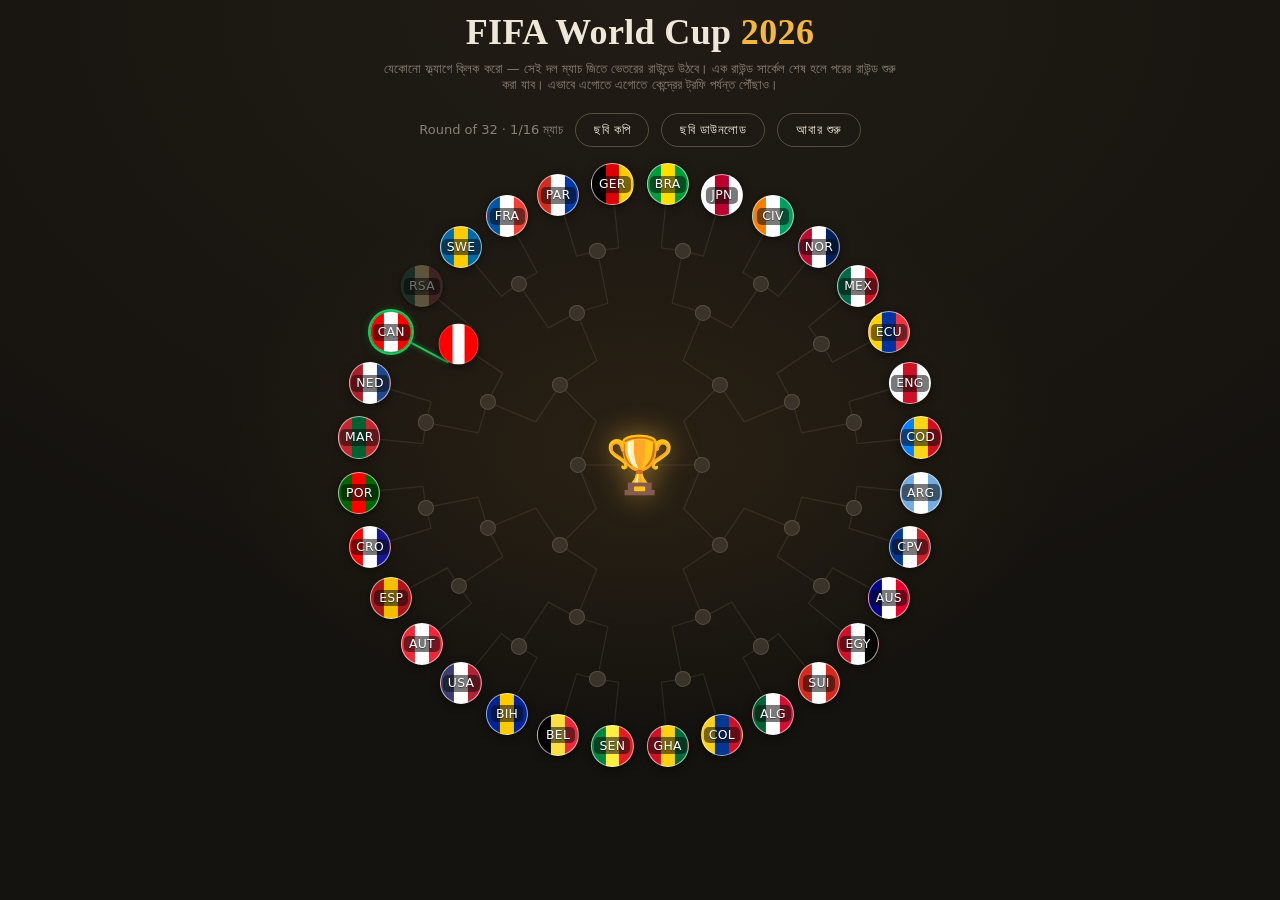
==== commit d87e2de5: "Update index.html content and enhance script.js and style.css for improved game logic and visuals" ====
--- a/index.html
+++ b/index.html
@@ -8,14 +8,14 @@
     </head>
     <body>
         <header>
-            <div class="eyebrow">Road to Glory · 32 Teams</div>
             <h1>
                 FIFA World Cup
                 <span class="glow">2026</span>
             </h1>
             <p class="sub">
-                যেকোনো ফ্ল্যাগে ক্লিক করো — সেই দল ম্যাচ জিতে ভেতরের রাউন্ডে
-                উঠবে। এভাবে এগোতে এগোতে কেন্দ্রের ট্রফি পর্যন্ত পৌঁছাও।
+                যেকোনো ফ্ল্যাগে ক্লিক করো — সেই দল ম্যাচ জিতে ভেতরের রাউন্ডে উঠবে।
+                এক রাউন্ড সার্কেল শেষ হলে পরের রাউন্ড শুরু করা যাব। 
+                এভাবে এগোতে এগোতে কেন্দ্রের ট্রফি পর্যন্ত পৌঁছাও। 
             </p>
         </header>
 
--- a/style.css
+++ b/style.css
@@ -98,6 +98,10 @@
     stroke-width: 3.2;
     filter: drop-shadow(0 0 4px rgba(244, 183, 64, 0.55));
 }
+.edge.on.fixed {
+    stroke: #22c55e;
+    filter: drop-shadow(0 0 4px rgba(34, 197, 94, 0.6));
+}
 
 .node {
     position: absolute;
@@ -111,12 +115,19 @@
     height: 6.8cqmin;
     cursor: pointer;
     overflow: hidden;
-    border: 1.6px solid rgba(255, 255, 255, 0.16);
+    border: 1.6px solid rgba(255, 255, 255, 0.6);
     box-shadow: 0 2px 8px rgba(0, 0, 0, 0.5);
     transition:
         transform 0.18s ease,
         border-color 0.25s ease,
         box-shadow 0.25s ease;
+}
+.leaf.won {
+    border-color: var(--gold);
+    box-shadow:
+        0 0 0 2px var(--gold),
+        0 0 10px rgba(244, 183, 64, 0.45),
+        0 3px 9px rgba(0, 0, 0, 0.5);
 }
 /* always-visible flag-colour base + code; real flag image sits on top if it loads */
 .flagimg {
@@ -134,12 +145,12 @@
     display: flex;
     align-items: center;
     justify-content: center;
-    z-index: 1;
+    z-index: 3;
 }
 .code i {
     font-style: normal;
     font-weight: 500;
-    font-size: 2.4cqmin;
+    font-size: 2cqmin;
     letter-spacing: 0.02em;
     color: #fff;
     background: rgba(12, 12, 12, 0.55);
@@ -166,34 +177,14 @@
 }
 /* a fixed / completed result */
 .node.fixed {
+    border-color: #22c55e;
     box-shadow:
-        0 0 0 2px var(--gold),
-        0 0 10px rgba(244, 183, 64, 0.45),
+        0 0 0 2px #22c55e,
+        0 0 10px rgba(34, 197, 94, 0.45),
         0 3px 9px rgba(0, 0, 0, 0.5);
 }
 .lockmark {
-    position: absolute;
-    top: -4%;
-    right: -4%;
-    width: 36%;
-    height: 36%;
-    border-radius: 50%;
-    background: var(--gold);
-    border: 1.5px solid #16120b;
-    z-index: 4;
-    box-shadow: 0 1px 3px rgba(0, 0, 0, 0.55);
-}
-.lockmark::before {
-    /* checkmark */
-    content: '';
-    position: absolute;
-    left: 36%;
-    top: 18%;
-    width: 22%;
-    height: 46%;
-    border: solid #16120b;
-    border-width: 0 1.6px 1.6px 0;
-    transform: rotate(43deg);
+    display: none;
 }
 
 /* inner junction nodes */
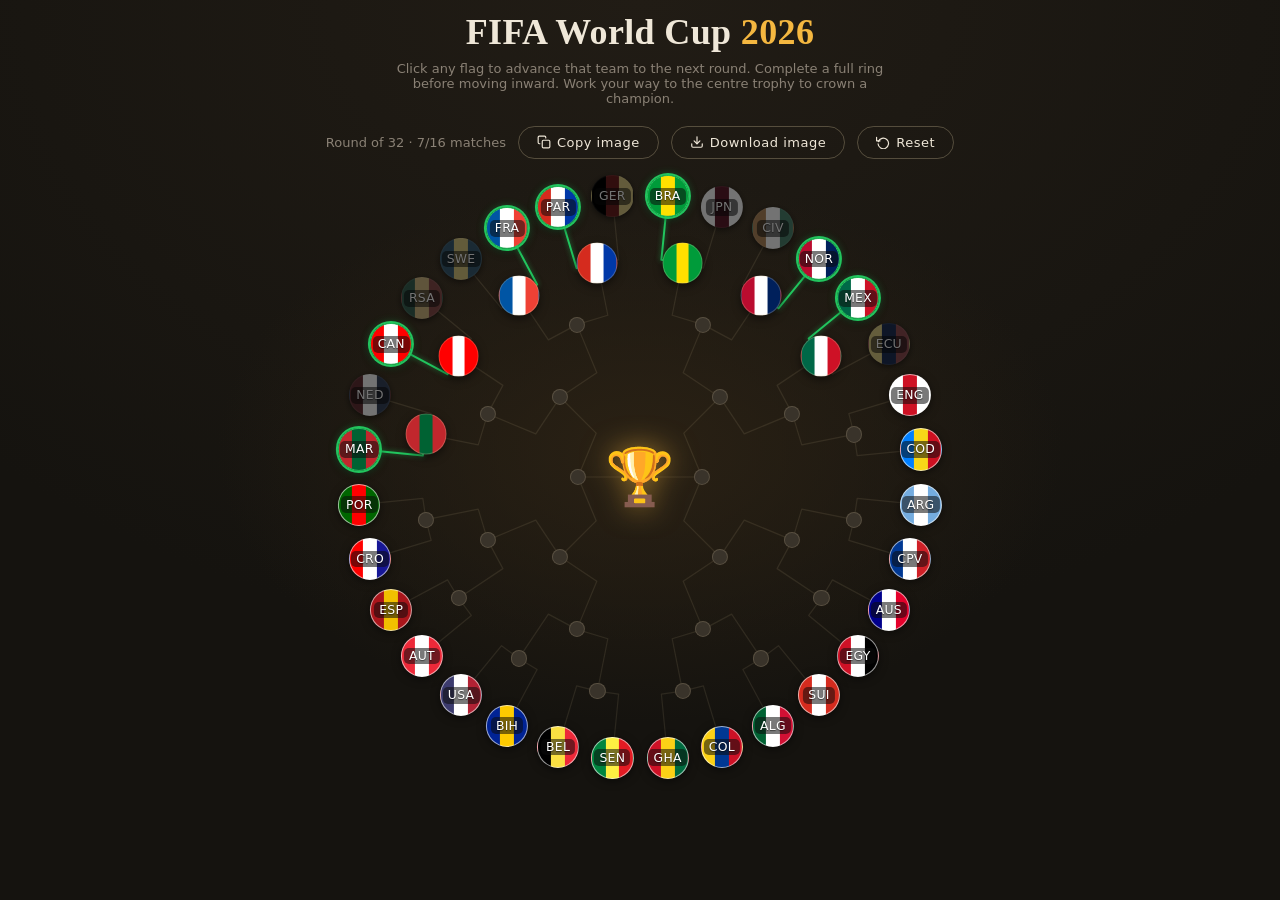
==== commit 7339d4ad: "Code Refactor, README, LICENSE" ====
--- a/index.html
+++ b/index.html
@@ -1,10 +1,26 @@
 <!doctype html>
-<html lang="bn">
+<html lang="en">
     <head>
         <meta charset="UTF-8" />
         <meta name="viewport" content="width=device-width, initial-scale=1.0" />
-        <title>FIFA World Cup 2026</title>
-        <link rel="stylesheet" href="style.css" />
+        <title>FIFA World Cup 2026 Bracket</title>
+        <meta name="description" content="Interactive FIFA World Cup 2026 bracket simulator. Click flags to advance teams and predict your champion." />
+        <link rel="icon" href="data:image/svg+xml,<svg xmlns=%22http://www.w3.org/2000/svg%22 viewBox=%220 0 100 100%22><text y=%22.9em%22 font-size=%2290%22>🏆</text></svg>" />
+
+        <!-- Open Graph -->
+        <meta property="og:type" content="website" />
+        <meta property="og:url" content="https://msisaif.github.io/FIFA-World-Cup-2026/" />
+        <meta property="og:title" content="FIFA World Cup 2026 Bracket" />
+        <meta property="og:description" content="Interactive bracket simulator for FIFA World Cup 2026. Pick winners round by round and crown your champion." />
+        <meta property="og:image" content="https://msisaif.github.io/FIFA-World-Cup-2026/assets/og.png" />
+
+        <!-- Twitter Card -->
+        <meta name="twitter:card" content="summary_large_image" />
+        <meta name="twitter:title" content="FIFA World Cup 2026 Bracket" />
+        <meta name="twitter:description" content="Interactive bracket simulator for FIFA World Cup 2026. Pick winners round by round and crown your champion." />
+        <meta name="twitter:image" content="https://msisaif.github.io/FIFA-World-Cup-2026/assets/og.png" />
+
+        <link rel="stylesheet" href="assets/css/style.css" />
     </head>
     <body>
         <header>
@@ -13,17 +29,36 @@
                 <span class="glow">2026</span>
             </h1>
             <p class="sub">
-                যেকোনো ফ্ল্যাগে ক্লিক করো — সেই দল ম্যাচ জিতে ভেতরের রাউন্ডে উঠবে।
-                এক রাউন্ড সার্কেল শেষ হলে পরের রাউন্ড শুরু করা যাব। 
-                এভাবে এগোতে এগোতে কেন্দ্রের ট্রফি পর্যন্ত পৌঁছাও। 
+                Click any flag to advance that team to the next round.
+                Complete a full ring before moving inward.
+                Work your way to the centre trophy to crown a champion.
             </p>
         </header>
 
         <div class="toolbar">
-            <span class="hint" id="hint">প্রতিটি ম্যাচে একটা দল বেছে নাও</span>
-            <button id="copyBtn">ছবি কপি</button>
-            <button id="dlBtn">ছবি ডাউনলোড</button>
-            <button id="reset">আবার শুরু</button>
+            <span class="hint" id="hint">Pick a team in each match</span>
+            <button id="copyBtn">
+                <svg width="14" height="14" viewBox="0 0 24 24" fill="none" stroke="currentColor" stroke-width="2" stroke-linecap="round" stroke-linejoin="round" aria-hidden="true">
+                    <rect x="9" y="9" width="13" height="13" rx="2"/>
+                    <path d="M5 15H4a2 2 0 0 1-2-2V4a2 2 0 0 1 2-2h9a2 2 0 0 1 2 2v1"/>
+                </svg>
+                Copy image
+            </button>
+            <button id="dlBtn">
+                <svg width="14" height="14" viewBox="0 0 24 24" fill="none" stroke="currentColor" stroke-width="2" stroke-linecap="round" stroke-linejoin="round" aria-hidden="true">
+                    <path d="M21 15v4a2 2 0 0 1-2 2H5a2 2 0 0 1-2-2v-4"/>
+                    <polyline points="7 10 12 15 17 10"/>
+                    <line x1="12" y1="15" x2="12" y2="3"/>
+                </svg>
+                Download image
+            </button>
+            <button id="reset">
+                <svg width="14" height="14" viewBox="0 0 24 24" fill="none" stroke="currentColor" stroke-width="2" stroke-linecap="round" stroke-linejoin="round" aria-hidden="true">
+                    <polyline points="1 4 1 10 7 10"/>
+                    <path d="M3.51 15a9 9 0 1 0 .49-3.51"/>
+                </svg>
+                Reset
+            </button>
         </div>
 
         <div class="stage" id="stage">
@@ -42,6 +77,6 @@
 
         <div class="toast" id="toast"></div>
 
-        <script src="script.js"></script>
+        <script src="assets/js/script.js"></script>
     </body>
 </html>
--- a/assets/css/style.css
+++ b/assets/css/style.css
@@ -0,0 +1,367 @@
+:root {
+    --bg: #15130f;
+    --bg2: #1c1915;
+    --ink: #efe7d8;
+    --muted: #8a8175;
+    --line: rgba(229, 210, 170, 0.1);
+    --gold: #f4b740;
+    --gold-soft: #caa24e;
+    --ring: rgba(244, 183, 64, 0.55);
+}
+* {
+    box-sizing: border-box;
+    margin: 0;
+    padding: 0;
+}
+body {
+    background:
+        radial-gradient(
+            60% 55% at 50% 50%,
+            #2a2114 0%,
+            rgba(42, 33, 20, 0) 55%
+        ),
+        radial-gradient(
+            120% 120% at 50% 0%,
+            #211c15 0%,
+            var(--bg) 60%
+        );
+    color: var(--ink);
+    font-family:
+        'Segoe UI',
+        -apple-system,
+        system-ui,
+        sans-serif;
+    min-height: 100vh;
+    display: flex;
+    flex-direction: column;
+    align-items: center;
+    padding: 14px 12px 28px;
+}
+
+header {
+    text-align: center;
+    margin-bottom: 6px;
+}
+h1 {
+    font-family: Georgia, 'Times New Roman', serif;
+    font-weight: 600;
+    font-size: clamp(22px, 4.5vw, 36px);
+    letter-spacing: 0.01em;
+    line-height: 1.02;
+}
+h1 .glow {
+    color: var(--gold);
+}
+.sub {
+    color: var(--muted);
+    font-size: 13px;
+    margin: 10px auto 0;
+    max-width: 520px;
+    text-align: center;
+}
+
+/* ---- the circular stage ---- */
+.stage {
+    position: relative;
+    width: min(88vw, 620px);
+    aspect-ratio: 1/1;
+    margin: 6px auto 0;
+    container-type: size;
+}
+svg.lines {
+    position: absolute;
+    inset: 0;
+    width: 100%;
+    height: 100%;
+    overflow: visible;
+}
+.edge {
+    fill: none;
+    stroke: var(--line);
+    stroke-width: 2;
+    stroke-linejoin: round;
+    stroke-linecap: round;
+    transition:
+        stroke 0.35s ease,
+        stroke-width 0.35s ease;
+}
+.edge.on {
+    stroke: var(--gold);
+    stroke-width: 3.2;
+    filter: drop-shadow(0 0 4px rgba(244, 183, 64, 0.55));
+}
+.edge.on.fixed {
+    stroke: #22c55e;
+    filter: drop-shadow(0 0 4px rgba(34, 197, 94, 0.6));
+}
+
+.node {
+    position: absolute;
+    transform: translate(-50%, -50%);
+    border-radius: 50%;
+    cursor: default;
+}
+.node:focus-visible {
+    outline: 2px solid var(--gold);
+    outline-offset: 2px;
+}
+/* leaf = a competing team */
+.leaf {
+    width: 6.8cqmin;
+    height: 6.8cqmin;
+    cursor: pointer;
+    overflow: hidden;
+    border: 1.6px solid rgba(255, 255, 255, 0.6);
+    box-shadow: 0 2px 8px rgba(0, 0, 0, 0.5);
+    transition:
+        transform 0.18s ease,
+        border-color 0.25s ease,
+        box-shadow 0.25s ease;
+}
+.leaf.won {
+    border-color: var(--gold);
+    box-shadow:
+        0 0 0 2px var(--gold),
+        0 0 10px rgba(244, 183, 64, 0.45),
+        0 3px 9px rgba(0, 0, 0, 0.5);
+}
+/* always-visible flag-colour base + code; real flag image sits on top if it loads */
+.flagimg {
+    position: absolute;
+    inset: 0;
+    width: 100%;
+    height: 100%;
+    object-fit: cover;
+    display: block;
+    z-index: 2;
+}
+.code {
+    position: absolute;
+    inset: 0;
+    display: flex;
+    align-items: center;
+    justify-content: center;
+    z-index: 3;
+}
+.code i {
+    font-style: normal;
+    font-weight: 500;
+    font-size: 2cqmin;
+    letter-spacing: 0.02em;
+    color: #fff;
+    background: rgba(12, 12, 12, 0.55);
+    padding: 0.18em 0.42em;
+    border-radius: 5px;
+    line-height: 1;
+    text-shadow: 0 1px 1px rgba(0, 0, 0, 0.5);
+}
+.leaf:hover {
+    transform: translate(-50%, -50%) scale(1.12);
+    border-color: var(--ring);
+    z-index: 6;
+}
+/* a team that lost its match -> dimmed, at any ring */
+.node.lost {
+    filter: saturate(0.35) brightness(0.45);
+    border-color: rgba(255, 255, 255, 0.07);
+    box-shadow: 0 2px 6px rgba(0, 0, 0, 0.5);
+    z-index: 1;
+}
+.node.lost:hover {
+    transform: translate(-50%, -50%) scale(1) !important;
+    border-color: rgba(255, 255, 255, 0.07);
+}
+/* a fixed / completed result */
+.node.fixed {
+    border-color: #22c55e;
+    box-shadow:
+        0 0 0 2px #22c55e,
+        0 0 10px rgba(34, 197, 94, 0.45),
+        0 3px 9px rgba(0, 0, 0, 0.5);
+}
+/* inner junction nodes */
+.inner {
+    width: 2.6cqmin;
+    height: 2.6cqmin;
+    background: #39332a;
+    border: 1.5px solid rgba(229, 210, 170, 0.18);
+    transition: all 0.3s ease;
+}
+.inner.filled {
+    width: 6.6cqmin;
+    height: 6.6cqmin;
+    cursor: pointer;
+    overflow: hidden;
+    border: 1.6px solid var(--ring);
+    box-shadow:
+        0 0 0 3px rgba(244, 183, 64, 0.1),
+        0 3px 9px rgba(0, 0, 0, 0.5);
+}
+.inner.filled:hover {
+    transform: translate(-50%, -50%) scale(1.1);
+    z-index: 6;
+}
+/* filled but the previous round isn't finished yet -> can't advance */
+.inner.filled.locked {
+    cursor: not-allowed;
+    border-color: rgba(229, 210, 170, 0.25);
+    box-shadow: 0 3px 9px rgba(0, 0, 0, 0.5);
+}
+.inner.filled.locked:hover {
+    transform: translate(-50%, -50%) scale(1);
+}
+.shake {
+    animation: shake 0.42s ease;
+}
+@keyframes shake {
+    0%,
+    100% {
+        transform: translate(-50%, -50%);
+    }
+    20%,
+    60% {
+        transform: translate(-50%, -50%) translateX(-4px);
+    }
+    40%,
+    80% {
+        transform: translate(-50%, -50%) translateX(4px);
+    }
+}
+.hint.warn {
+    color: #f0a93a;
+}
+
+/* champion / trophy at center */
+.champ {
+    width: 18cqmin;
+    height: 18cqmin;
+    display: flex;
+    align-items: center;
+    justify-content: center;
+    cursor: default;
+    z-index: 8;
+}
+.trophy {
+    font-size: 9cqmin;
+    line-height: 1;
+    filter: drop-shadow(0 0 14px rgba(244, 183, 64, 0.55));
+    transition: transform 0.4s ease;
+}
+.champ.crowned .trophy {
+    transform: scale(1.18);
+    filter: drop-shadow(0 0 26px rgba(244, 183, 64, 0.9));
+}
+.champ .flagchip {
+    position: absolute;
+    bottom: -2cqmin;
+    left: 50%;
+    transform: translateX(-50%);
+    width: 6.4cqmin;
+    height: 6.4cqmin;
+    border-radius: 50%;
+    overflow: hidden;
+    border: 2px solid var(--gold);
+    box-shadow: 0 0 14px rgba(244, 183, 64, 0.7);
+    opacity: 0;
+    transition: opacity 0.5s ease;
+}
+.champ.crowned .flagchip {
+    opacity: 1;
+}
+
+/* champion banner */
+.banner {
+    margin-top: 22px;
+    min-height: 30px;
+    text-align: center;
+    opacity: 0;
+    transform: translateY(6px);
+    transition: 0.5s ease;
+}
+.banner.show {
+    opacity: 1;
+    transform: none;
+}
+.banner .label {
+    font-size: 11px;
+    letter-spacing: 0.4em;
+    text-transform: uppercase;
+    color: var(--gold-soft);
+}
+.banner .name {
+    font-family: Georgia, serif;
+    font-size: 26px;
+    color: var(--gold);
+    margin-top: 4px;
+}
+
+.toolbar {
+    display: flex;
+    gap: 12px;
+    align-items: center;
+    margin: 14px 0 2px;
+    flex-wrap: wrap;
+    justify-content: center;
+}
+.hint {
+    color: var(--muted);
+    font-size: 13px;
+}
+button {
+    display: inline-flex;
+    align-items: center;
+    gap: 6px;
+    font: inherit;
+    font-size: 13px;
+    letter-spacing: 0.04em;
+    color: var(--ink);
+    background: transparent;
+    border: 1px solid rgba(229, 210, 170, 0.28);
+    padding: 8px 18px;
+    border-radius: 999px;
+    cursor: pointer;
+    transition: 0.2s ease;
+}
+button:hover {
+    border-color: var(--gold);
+    color: var(--gold);
+}
+button:focus-visible {
+    outline: 2px solid var(--gold);
+    outline-offset: 2px;
+}
+button:disabled {
+    opacity: 0.55;
+    cursor: wait;
+}
+
+.toast {
+    position: fixed;
+    left: 50%;
+    bottom: 26px;
+    transform: translateX(-50%) translateY(14px);
+    background: rgba(20, 18, 14, 0.95);
+    border: 1px solid rgba(244, 183, 64, 0.4);
+    color: var(--ink);
+    padding: 11px 20px;
+    border-radius: 999px;
+    font-size: 13.5px;
+    letter-spacing: 0.02em;
+    box-shadow: 0 8px 26px rgba(0, 0, 0, 0.55);
+    opacity: 0;
+    pointer-events: none;
+    transition:
+        opacity 0.3s ease,
+        transform 0.3s ease;
+    z-index: 50;
+}
+.toast.show {
+    opacity: 1;
+    transform: translateX(-50%) translateY(0);
+}
+
+@media (prefers-reduced-motion: reduce) {
+    * {
+        transition: none !important;
+    }
+}
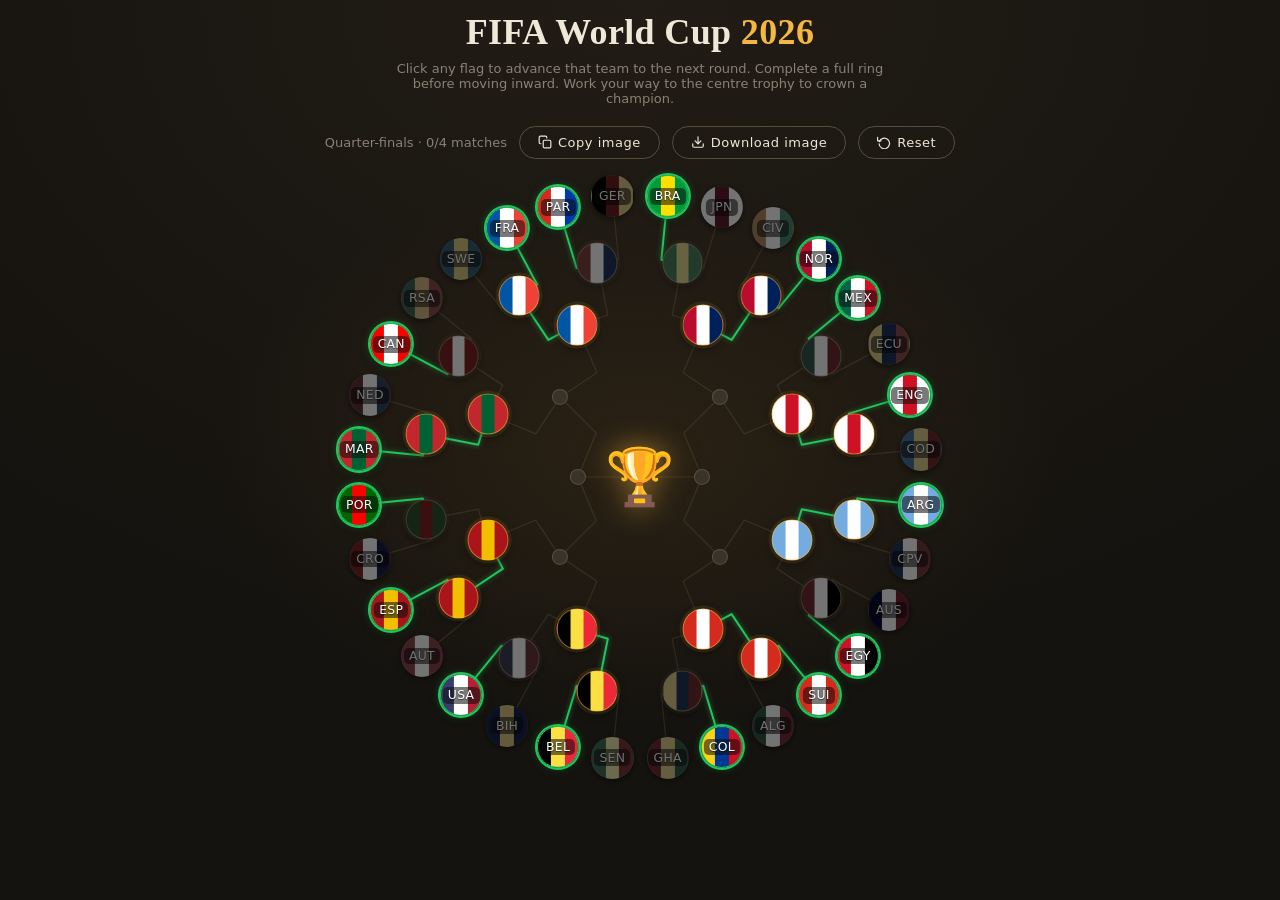
==== commit ff3798fa: "Update title and meta tags for FIFA World Cup 2026" ====
--- a/index.html
+++ b/index.html
@@ -3,20 +3,20 @@
     <head>
         <meta charset="UTF-8" />
         <meta name="viewport" content="width=device-width, initial-scale=1.0" />
-        <title>FIFA World Cup 2026 Bracket</title>
+        <title>FIFA World Cup 2026</title>
         <meta name="description" content="Interactive FIFA World Cup 2026 bracket simulator. Click flags to advance teams and predict your champion." />
         <link rel="icon" href="data:image/svg+xml,<svg xmlns=%22http://www.w3.org/2000/svg%22 viewBox=%220 0 100 100%22><text y=%22.9em%22 font-size=%2290%22>🏆</text></svg>" />
 
         <!-- Open Graph -->
         <meta property="og:type" content="website" />
         <meta property="og:url" content="https://msisaif.github.io/FIFA-World-Cup-2026/" />
-        <meta property="og:title" content="FIFA World Cup 2026 Bracket" />
+        <meta property="og:title" content="FIFA World Cup 2026" />
         <meta property="og:description" content="Interactive bracket simulator for FIFA World Cup 2026. Pick winners round by round and crown your champion." />
         <meta property="og:image" content="https://msisaif.github.io/FIFA-World-Cup-2026/assets/og.png" />
 
         <!-- Twitter Card -->
         <meta name="twitter:card" content="summary_large_image" />
-        <meta name="twitter:title" content="FIFA World Cup 2026 Bracket" />
+        <meta name="twitter:title" content="FIFA World Cup 2026" />
         <meta name="twitter:description" content="Interactive bracket simulator for FIFA World Cup 2026. Pick winners round by round and crown your champion." />
         <meta name="twitter:image" content="https://msisaif.github.io/FIFA-World-Cup-2026/assets/og.png" />
 
